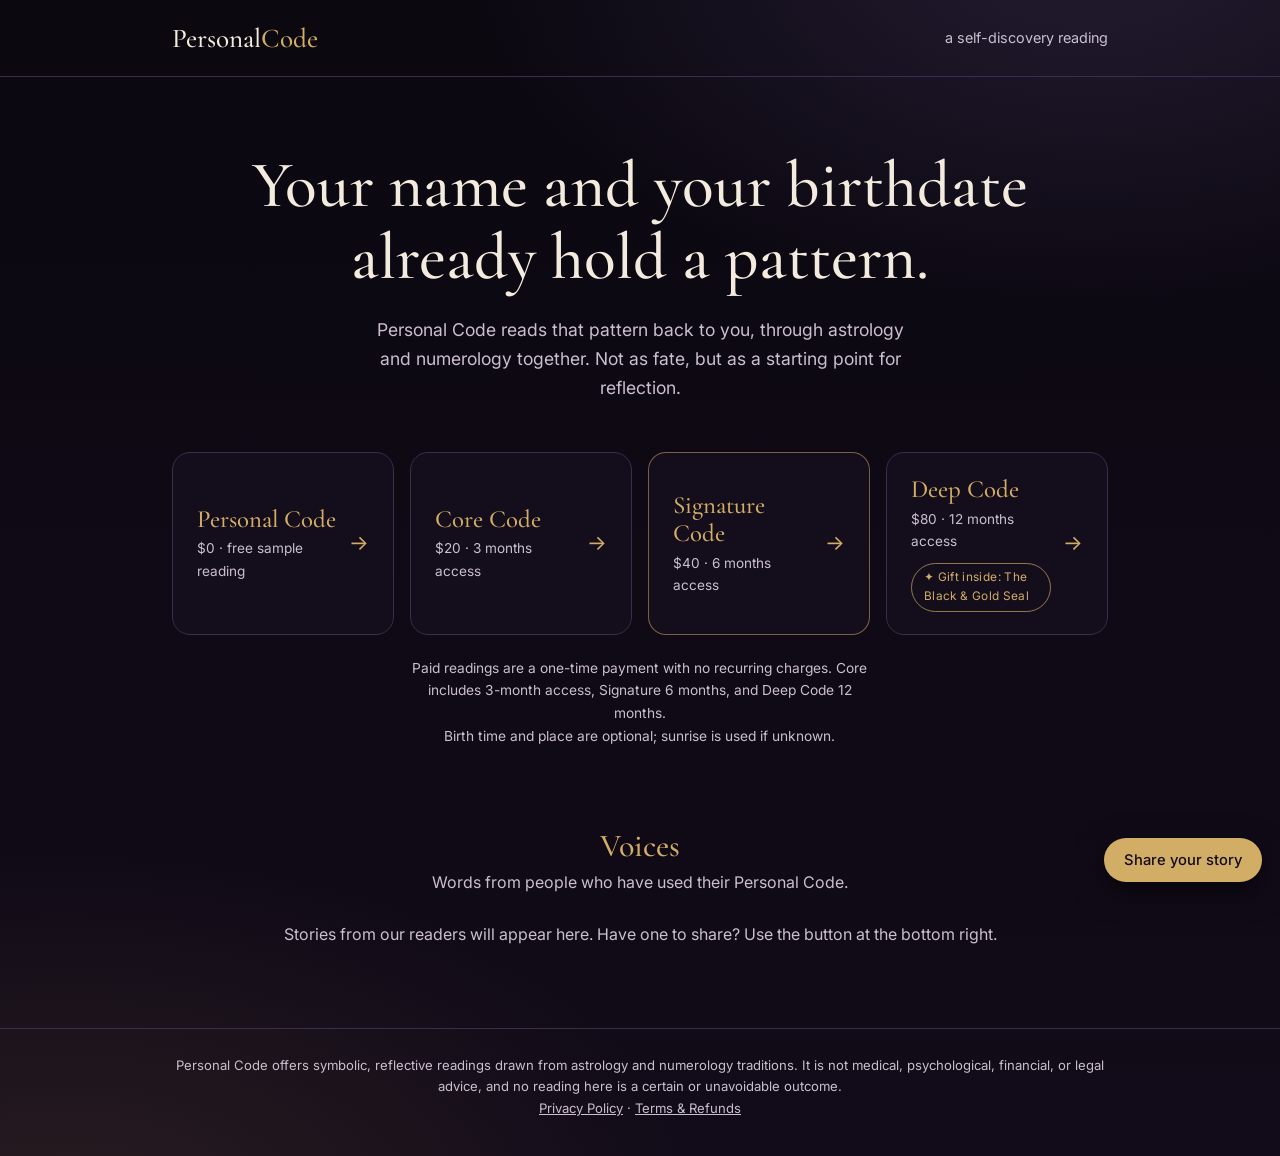
==== index.html @ 81176d8d "Add files via upload" ====
<!doctype html>
<html lang="en">
<head>
<meta charset="utf-8">
<meta name="viewport" content="width=device-width, initial-scale=1, viewport-fit=cover">
<title>Personal Code — Discover Your Archetype</title>
<meta name="description" content="Your name and your birthdate already hold a pattern. Astrology and numerology, read together.">
<meta name="theme-color" content="#0b0810">
<link rel="icon" href="data:image/svg+xml,%3Csvg xmlns='http://www.w3.org/2000/svg' viewBox='0 0 100 100'%3E%3Ctext y='.9em' font-size='88'%3E%E2%9C%A6%3C/text%3E%3C/svg%3E">
<link rel="preconnect" href="https://fonts.googleapis.com">
<link rel="preconnect" href="https://fonts.gstatic.com" crossorigin>
<link href="https://fonts.googleapis.com/css2?family=Cormorant+Garamond:wght@400;500;600&family=Inter:wght@400;500&display=swap" rel="stylesheet">
<link rel="stylesheet" href="theme.css">
<style>
*{box-sizing:border-box;margin:0}
body{font:400 16px/1.65 Inter,system-ui,sans-serif;color:var(--cream);min-height:100vh;padding:env(safe-area-inset-top) 0 env(safe-area-inset-bottom)}
.wrap{max-width:980px;margin:0 auto;padding:0 22px}
header{border-bottom:1px solid var(--line)}
header .wrap{display:flex;justify-content:space-between;align-items:center;height:76px}
.logo{font:500 1.7rem 'Cormorant Garamond',serif;color:var(--cream);text-decoration:none}
.logo b{font-weight:500;color:var(--gold)}
.tag{font-size:.9rem;color:var(--mute)}
h1,h2{font-family:'Cormorant Garamond',serif;font-weight:500;line-height:1.1}
.hero{text-align:center;padding:72px 0 44px}
.hero h1{font-size:clamp(2.3rem,6.4vw,4.1rem);max-width:15em;margin:0 auto 22px}
.hero p{color:var(--mute);font-size:1.1rem;max-width:30em;margin:0 auto}
.tiles{display:grid;grid-template-columns:repeat(auto-fit,minmax(215px,1fr));gap:16px;padding:6px 0 22px}
.tile{display:flex;justify-content:space-between;align-items:center;gap:12px;padding:22px 24px;background:var(--card);border:1px solid var(--line);border-radius:18px;text-decoration:none;color:inherit;transition:transform .2s,border-color .2s,box-shadow .2s}
.tile:hover,.tile:focus-visible{transform:translateY(-3px);border-color:var(--gold);box-shadow:0 14px 34px #0005;outline:none}
.tile.on{border-color:#d2ad6688}
.tile h3{font:500 1.55rem/1.15 'Cormorant Garamond',serif;color:var(--gold)}
.tile small{display:block;color:var(--mute);font-size:.85rem;margin-top:4px}
.chip{display:inline-block;margin-top:10px;padding:4px 12px;border:1px solid #d2ad66aa;border-radius:999px;color:var(--gold);font-size:.74rem;letter-spacing:.03em}
.tile i{color:var(--gold);font-style:normal;font-size:1.3rem}
.fine{text-align:center;color:var(--mute);font-size:.86rem;max-width:34em;margin:0 auto;padding-bottom:70px}
.terms{display:flex;flex-wrap:wrap;gap:8px;margin:10px 0 4px}
.terms span{border:1px solid #d2ad6688;color:var(--gold);border-radius:999px;padding:4px 13px;font-size:.78rem}
.page{max-width:620px;margin:0 auto;padding:46px 0 80px}
.back{color:var(--mute);text-decoration:none;font-size:.9rem}
.back:hover{color:var(--gold)}
.page h2{font-size:clamp(2.1rem,5vw,3rem);color:var(--gold);margin:18px 0 8px}
.lead{color:var(--mute);font-size:1.08rem}
.price{font:500 1.6rem 'Cormorant Garamond',serif;margin:22px 0 4px}
.price small{font:400 .9rem Inter,sans-serif;color:var(--mute)}
ul.inc{list-style:none;padding:0;margin:14px 0 26px}
ul.inc li{padding:11px 0;border-bottom:1px solid var(--line);color:var(--cream)}
ul.inc li:before{content:'✦';color:var(--gold);margin-right:12px;font-size:.8rem}
.sample{background:var(--card);border:1px solid var(--line);border-left:3px solid var(--gold);border-radius:14px;padding:20px 22px;margin:0 0 28px}
.sample span{display:block;font-size:.78rem;letter-spacing:.14em;text-transform:uppercase;color:var(--gold);margin-bottom:8px}
.sample p{font:italic 500 1.2rem/1.5 'Cormorant Garamond',serif}
.btn{display:block;width:100%;padding:16px;background:var(--gold);color:var(--ink);border:0;border-radius:12px;font:500 1rem Inter,sans-serif;text-align:center;text-decoration:none;cursor:pointer;transition:filter .2s}
.btn:hover{filter:brightness(1.08)}
form{background:var(--card);border:1px solid var(--line);border-radius:18px;padding:24px;margin:0 0 24px;text-align:center}
label{display:block;color:var(--mute);font-size:.92rem;margin:0 0 8px}
input{width:100%;padding:16px;background:var(--field);border:1px solid var(--line);border-radius:12px;color:var(--cream);font:400 1rem Inter,sans-serif;margin-bottom:18px}
input,select{transition:border-color .2s,box-shadow .2s}
input:focus,select:focus{outline:none;border-color:var(--gold);box-shadow:0 0 0 3px #d2ad6626}
.dob{display:grid;grid-template-columns:1fr 1.6fr 1.2fr;gap:10px;margin-bottom:18px}
.dob select{width:100%;padding:16px 34px 16px 14px;background:var(--field) url("data:image/svg+xml,%3Csvg xmlns='http://www.w3.org/2000/svg' width='12' height='8' fill='none' stroke='%23d2ad66' stroke-width='1.6'%3E%3Cpath d='M1 1.5l5 5 5-5'/%3E%3C/svg%3E") no-repeat right 14px center;border:1px solid var(--line);border-radius:12px;color:var(--cream);font:400 1rem Inter,sans-serif;appearance:none;-webkit-appearance:none;cursor:pointer}
.dob select:hover{border-color:#c8a35e88}
.dob option{background:var(--field);color:var(--cream)}
.err{color:#e7a8a8;font-size:.9rem;margin:-6px 0 14px}
@keyframes rise{from{opacity:0;transform:translateY(10px)}to{opacity:1;transform:none}}
.hero,.tiles,.page,#out .res{animation:rise .5s ease both}
.note{color:var(--mute);font-size:.85rem;margin-top:14px}
#out .res{background:var(--card);border:1px solid var(--gold);border-radius:18px;padding:26px;margin-bottom:20px}
#out h3{font:500 1.9rem 'Cormorant Garamond',serif;color:var(--gold);margin-bottom:12px}
#out p{margin:0 0 12px}
#out b{color:var(--gold);font-weight:500}
.voices{padding:10px 0 80px}.voices h2{text-align:center;font-size:2rem;color:var(--gold);margin-bottom:6px}.voices>p{text-align:center;color:var(--mute);margin:0 0 26px}
.vc{display:grid;grid-template-columns:repeat(auto-fit,minmax(250px,1fr));gap:16px}
.plac{background:#f3ebdd;color:#1d1626;border-radius:4px;padding:26px 24px;border-top:3px solid var(--gold);box-shadow:0 18px 40px #0006}
.plac p{font:italic 500 1.2rem/1.5 'Cormorant Garamond',serif;margin:0 0 14px}.plac small{font-size:.74rem;letter-spacing:.14em;text-transform:uppercase;color:#7a5c2b}
.fab{position:fixed;right:max(18px,env(safe-area-inset-right));bottom:max(18px,env(safe-area-inset-bottom));z-index:20;background:var(--gold);color:var(--ink);border:0;border-radius:999px;padding:13px 20px;font:500 .92rem Inter,sans-serif;cursor:pointer;box-shadow:0 10px 30px #0008;transition:transform .2s}.fab:hover{transform:translateY(-2px)}
#panel{position:fixed;right:max(18px,env(safe-area-inset-right));bottom:max(76px,calc(env(safe-area-inset-bottom) + 64px));z-index:21;width:min(380px,calc(100vw - 36px));max-height:calc(100vh - 110px);overflow:auto;background:var(--card);backdrop-filter:blur(8px);border:1px solid var(--gold);border-radius:18px;padding:22px;box-shadow:0 24px 60px #000a;animation:rise .3s ease both}
#panel h3{font:500 1.6rem 'Cormorant Garamond',serif;color:var(--gold);margin-bottom:4px}#panel .note{margin:0 0 14px}
#panel input,#panel select,#panel textarea{width:100%;padding:12px 14px;margin-bottom:10px;background:var(--field);border:1px solid var(--line);border-radius:10px;color:var(--cream);font:400 .95rem Inter,sans-serif}
#panel textarea{min-height:110px;resize:vertical}#panel input:focus,#panel select:focus,#panel textarea:focus{outline:none;border-color:var(--gold)}
#panel .chk{display:flex;gap:8px;align-items:flex-start;font-size:.82rem;margin-bottom:12px}#panel .chk input{width:auto;margin:3px 0 0}
#x{position:absolute;top:10px;right:14px;background:none;border:0;color:var(--mute);font-size:1.5rem;cursor:pointer}
footer{border-top:1px solid var(--line);padding:26px 0 36px;color:var(--mute);font-size:.82rem;text-align:center}
footer a{color:var(--mute)}
@media(max-width:560px){.tag{display:none}.hero{padding:48px 0 30px}}
@media(prefers-reduced-motion:reduce){*{transition:none!important;animation:none!important}}
</style>
</head>
<body>
<header><div class="wrap"><a class="logo" href="#/">Personal<b>Code</b></a><span class="tag">a self-discovery reading</span></div></header>
<main class="wrap" id="app"></main>
<button class="fab" id="fab" hidden>Share your story</button>
<div id="panel" role="dialog" aria-label="Share feedback" hidden><button id="x" aria-label="Close">×</button><h3>Share with us</h3><p class="note">A suggestion, or a story of what changed for you. Please leave out private or sensitive details.</p>
<form id="fb"><select id="ty" aria-label="Type"><option value="story">A story or testimonial</option><option value="suggestion">A suggestion</option></select><textarea id="ms" maxlength="1000" required placeholder="Write here…"></textarea><input id="fn" maxlength="40" placeholder="First name (optional)" autocomplete="given-name"><input id="fe" type="email" maxlength="120" placeholder="Email, only if you want a reply (optional)" autocomplete="email"><input id="hp" tabindex="-1" autocomplete="off" aria-hidden="true" style="position:absolute;left:-9999px"><label class="chk"><input id="fc" type="checkbox"> You may show my words publicly with my first name, if you choose them (stories only).</label><button class="btn">Send</button><p id="fs" class="note" style="margin-top:10px"></p></form></div>
<footer><div class="wrap">Personal Code offers symbolic, reflective readings drawn from astrology and numerology traditions. It is not medical, psychological, financial, or legal advice, and no reading here is a certain or unavoidable outcome.<br><a href="privacy.html">Privacy Policy</a> · <a href="terms.html">Terms &amp; Refunds</a></div></footer>
<script src="astronomy.min.js"></script>
<script>
/* SITE CONFIG: edit here only.
   siteUrl: leave '' to use whatever domain the page is served from, or set your final domain, e.g. 'https://personalcode.org'.
   pay: paste each one-time Paystack payment link here (Core $20, Signature $40, Deep $80). */
const CONFIG={siteUrl:'',pay:{core:'',signature:'',deep:''}};
const PK={
free:{n:'Personal Code',p:'$0',t:'Your first numbers and your Sun sign, decoded in under a minute.',inc:['Your Life Path number','Your Birthday Number','Your Sun sign','One insight to sit with']},
core:{n:'Core Code',p:'$20',d:'3 months',u:CONFIG.pay.core,t:'Your complete blueprint: chart and numbers, read together.',inc:['Sun, Moon and Rising signs','Your five core numbers','Strengths and growth edges','Your current Personal Year','Download your reading as a PDF'],s:['Overview','Your Sun and Rising both sit in fire, and your numbers lean toward structure. You start fast and build slowly, and this reading shows where each habit helps you.']},
signature:{n:'Signature Code',p:'$40',d:'6 months',u:CONFIG.pay.signature,t:'How your chart and numbers move together, and where you stand right now.',inc:['Everything in Core Code','Planet aspects, strongest to weakest','How your chart and numbers interact','Your current Personal Month'],s:['Interaction','Your Life Path asks you to cooperate while your Mars asks you to lead. This section shows where those two instructions collide, and a simple way to sequence them.']},
deep:{n:'Deep Code',p:'$80',d:'12 months',g:'✦ Gift inside: The Black & Gold Seal',u:CONFIG.pay.deep,t:'The full architecture of your Personal Code: cycles, tensions and what is ahead.',inc:['Everything in Signature Code','Pinnacles and Challenges','Houses and long-term cycles','A reflection prompt for every core number','A surprise gift, The Black & Gold Seal, revealed after you pay'],s:['Pinnacles','Your first life stage runs to about age 34 under a creative 3, then turns toward study under a 7. Here is what each stage asks of you, and when the shift begins.']}
};
const N={1:'initiative and independence',2:'cooperation, sensitivity and balance',3:'expression and creativity',4:'structure, discipline and building',5:'change, freedom and curiosity',6:'care, responsibility and harmony',7:'study, depth and inner truth',8:'ambition, authority and material mastery',9:'compassion, completion and wide vision',11:'intuition and inspiration, with pressure to match',22:'large-scale building that turns vision into form',33:'devoted teaching and service'};
const SG=[['Aries','starts boldly and leads from the front'],['Taurus','builds steadily and values what lasts'],['Gemini','thinks fast and connects ideas'],['Cancer','protects and feels deeply'],['Leo','creates warmly and wants to be seen'],['Virgo','refines with care and serves with skill'],['Libra','seeks balance and fair dealing'],['Scorpio','goes deep and transforms'],['Sagittarius','explores and searches for meaning'],['Capricorn','climbs patiently toward goals'],['Aquarius','innovates and thinks for the group'],['Pisces','imagines and feels everything']];
const M=n=>n==11||n==22||n==33,ds=n=>[...String(n)].reduce((a,b)=>a+ +b,0);
const red=n=>{while(n>9&&!M(n))n=ds(n);return n};
const $=s=>document.querySelector(s);
const DAYS=Array.from({length:31},(_,i)=>[i+1,i+1]),MON=['January','February','March','April','May','June','July','August','September','October','November','December'].map((t,i)=>[i+1,t]),YRS=Array.from({length:new Date().getFullYear()-1899},(_,i)=>{const y=new Date().getFullYear()-i;return[y,y]});
const OP=(ph,a)=>`<option value="" disabled selected hidden>${ph}</option>`+a.map(([v,t])=>`<option value="${v}">${t}</option>`).join('');
function tiles(){return Object.entries(PK).map(([k,v])=>`<a class="tile${k=='signature'?' on':''}" href="#/${k}"><div><h3>${v.n}</h3><small>${v.d?v.p+' · '+v.d+' access':'$0 · free sample reading'}</small>${v.g?'<span class="chip">'+v.g+'</span>':''}</div><i>→</i></a>`).join('')}
function home(){return `<section class="hero"><h1>Your name and your birthdate already hold a pattern.</h1><p>Personal Code reads that pattern back to you, through astrology and numerology together. Not as fate, but as a starting point for reflection.</p></section><section class="tiles" aria-label="Packages">${tiles()}</section><p class="fine">Paid readings are a one-time payment with no recurring charges. Core includes 3-month access, Signature 6 months, and Deep Code 12 months.<br>Birth time and place are optional; sunrise is used if unknown.</p><section class="voices"><h2>Voices</h2><p>Words from people who have used their Personal Code.</p><div class="vc" id="vc"></div></section>`}
function page(k){const v=PK[k];
 return `<section class="page"><a class="back" href="#/">← All readings</a><h2>${v.n}</h2><p class="lead">${v.t}</p>
 <div class="price">${v.p}</div>${v.d?'<div class="terms"><span>One-time payment</span><span>No recurring charges</span><span>'+v.d.replace(' months','-month')+' access</span></div>':''}
 <ul class="inc">${v.inc.map(i=>`<li>${i}</li>`).join('')}</ul>`+
 (k=='free'?`<form id="f"><label for="nm">Your full name (as given at birth)</label><input id="nm" required autocomplete="name" placeholder="e.g. Amara Grace Whitfield"><label>Your date of birth</label><div class="dob"><select id="dd" aria-label="Day" required>${OP('Day',DAYS)}</select><select id="mm" aria-label="Month" required>${OP('Month',MON)}</select><select id="yy" aria-label="Year" required>${OP('Year',YRS)}</select></div><p class="err" id="er" hidden></p><button class="btn">Reveal my Personal Code</button><p class="note">Free preview. For reflection and entertainment, not a substitute for professional advice.</p></form><div id="out"></div>`
 :`<div class="sample"><span>Sample excerpt · ${v.s[0]}</span><p>“${v.s[1]}”</p></div>${v.u?`<a class="btn" href="${v.u}">Unlock ${v.n} — ${v.p}</a>`:`<span class="btn" style="opacity:.55;cursor:default">Opening soon</span>`}<p class="note" style="text-align:center">Birth time and place are optional; sunrise is used if unknown.</p>`)+`</section>`}
function reading(e){e.preventDefault();
 const y=+$('#yy').value,m=+$('#mm').value,d=+$('#dd').value,name=$('#nm').value.trim(),er=$('#er');
 if(new Date(Date.UTC(y,m-1,d)).getUTCDate()!==d){er.textContent='That date does not exist. Please check the day and month.';er.hidden=false;return}
 er.hidden=true;
 const a=red(ds(d)+ds(m)+ds(y)),b=red(red(d)+red(m)+red(y)),lpL=(a!==b&&M(a))?a+'/'+b:''+b,lpK=M(a)?a:b;
 const bd=red(d),bdL=(M(d)||d<10)?''+d:d+'/'+bd;
 let sun='',sk='';
 try{const lon=Astronomy.SunPosition(new Date(Date.UTC(y,m-1,d,12))).elon,i=Math.floor(lon/30)%12,r=lon%30;
  sun=`<p>Your Sun was in <b>${SG[i][0]}</b>: you tend to ${SG[i][1]}.${(r<1||r>29)?' You were born close to a sign boundary, so your birth time would settle this.':''}</p>`;sk=SG[i][1]}catch(x){}
 const o=document.createElement('div');o.className='res';
 const h=document.createElement('h3');h.textContent='A reading for '+name;o.appendChild(h);
 o.insertAdjacentHTML('beforeend',`<p>Your Life Path is <b>${lpL}</b>: ${N[lpK]}.</p><p>Your Birthday Number is <b>${bdL}</b>: ${N[bd]}.</p>${sun}<p style="color:var(--mute)">Sit with this: where do your ${N[lpK]} and ${sk||N[bd]} help each other, and where do they pull apart?</p>`);
 const n=document.createElement('a');n.className='btn';n.href='#/core';n.textContent='Go deeper with Core Code';
 $('#out').replaceChildren(o,n);o.scrollIntoView({behavior:'smooth',block:'start'})}
async function voices(){const b=$('#vc');if(!b)return;let d=[];try{d=await (await fetch('/api/feedback')).json()}catch(x){}
 b.replaceChildren(...(d.length?d.slice(0,3).map(v=>{const c=document.createElement('div');c.className='plac';const p=document.createElement('p'),m=document.createElement('small');p.textContent='“'+v.message+'”';m.textContent='— '+(v.name||'A reader');c.append(p,m);return c}):[Object.assign(document.createElement('p'),{textContent:'Stories from our readers will appear here. Have one to share? Use the button at the bottom right.',style:'grid-column:1/-1;text-align:center;color:var(--mute)'})]))}
function route(){const k=location.hash.replace('#/','');
 $('#app').innerHTML=PK[k]?page(k):home();scrollTo(0,0);$('#fab').hidden=!!PK[k];$('#panel').hidden=true;if(!PK[k])voices();
 if(k=='free'){$('#f').addEventListener('submit',reading);const ids=['dd','mm','yy'];ids.forEach((id,i)=>$('#'+id).addEventListener('change',()=>{const n=$('#'+ids[i+1]);if(n&&!n.value)n.focus()}))}
 const cn=document.querySelector('link[rel=canonical]')||document.head.appendChild(Object.assign(document.createElement('link'),{rel:'canonical'}));cn.href=(CONFIG.siteUrl||location.origin)+location.pathname+(PK[k]?'#/'+k:'');
 document.title=PK[k]?(k=='free'?'Free Sample Reading':PK[k].n)+' — Personal Code':'Personal Code — Discover Your Archetype'}
$('#fab').onclick=()=>{$('#panel').hidden=!$('#panel').hidden;if(!$('#panel').hidden)$('#ms').focus()};$('#x').onclick=()=>$('#panel').hidden=true;
addEventListener('keydown',e=>{if(e.key=='Escape')$('#panel').hidden=true});
$('#fb').addEventListener('submit',async e=>{e.preventDefault();const s=$('#fs');s.textContent='Sending…';
 try{const r=await fetch('/api/feedback',{method:'POST',headers:{'content-type':'application/json'},body:JSON.stringify({type:$('#ty').value,message:$('#ms').value,name:$('#fn').value,email:$('#fe').value,consent:$('#fc').checked,website:$('#hp').value})});
 const d=await r.json();s.textContent=r.ok?'Thank you for sharing.':(d.error||'Something went wrong.');if(r.ok)e.target.reset()}catch(x){s.textContent='Could not send. Please try again.'}});
addEventListener('hashchange',route);route();
</script>
</body>
</html>
---- theme.css ----
/* Personal Code · shared theme. Add <link rel="stylesheet" href="theme.css"> to the <head> of any page. */
:root{--bg:#0b0810;--bg2:#120b19;--card:rgba(22,15,30,.88);--field:rgba(11,8,16,.92);--line:#3b2d4b;--gold:#d2ad66;--cream:#f3ebdd;--mute:#cbbfce;--ink:#120d19;--violet:#7a62a8;--bronze:#9a7648;color-scheme:dark}
html{background:
 url(kage-pattern.svg) center top/420px 420px repeat,
 radial-gradient(900px 520px at 85% -5%,rgba(122,98,168,.22),transparent 70%),
 radial-gradient(900px 520px at 5% 105%,rgba(154,118,72,.16),transparent 70%),
 linear-gradient(var(--bg),var(--bg2));background-color:var(--bg)}
body{background:transparent!important}
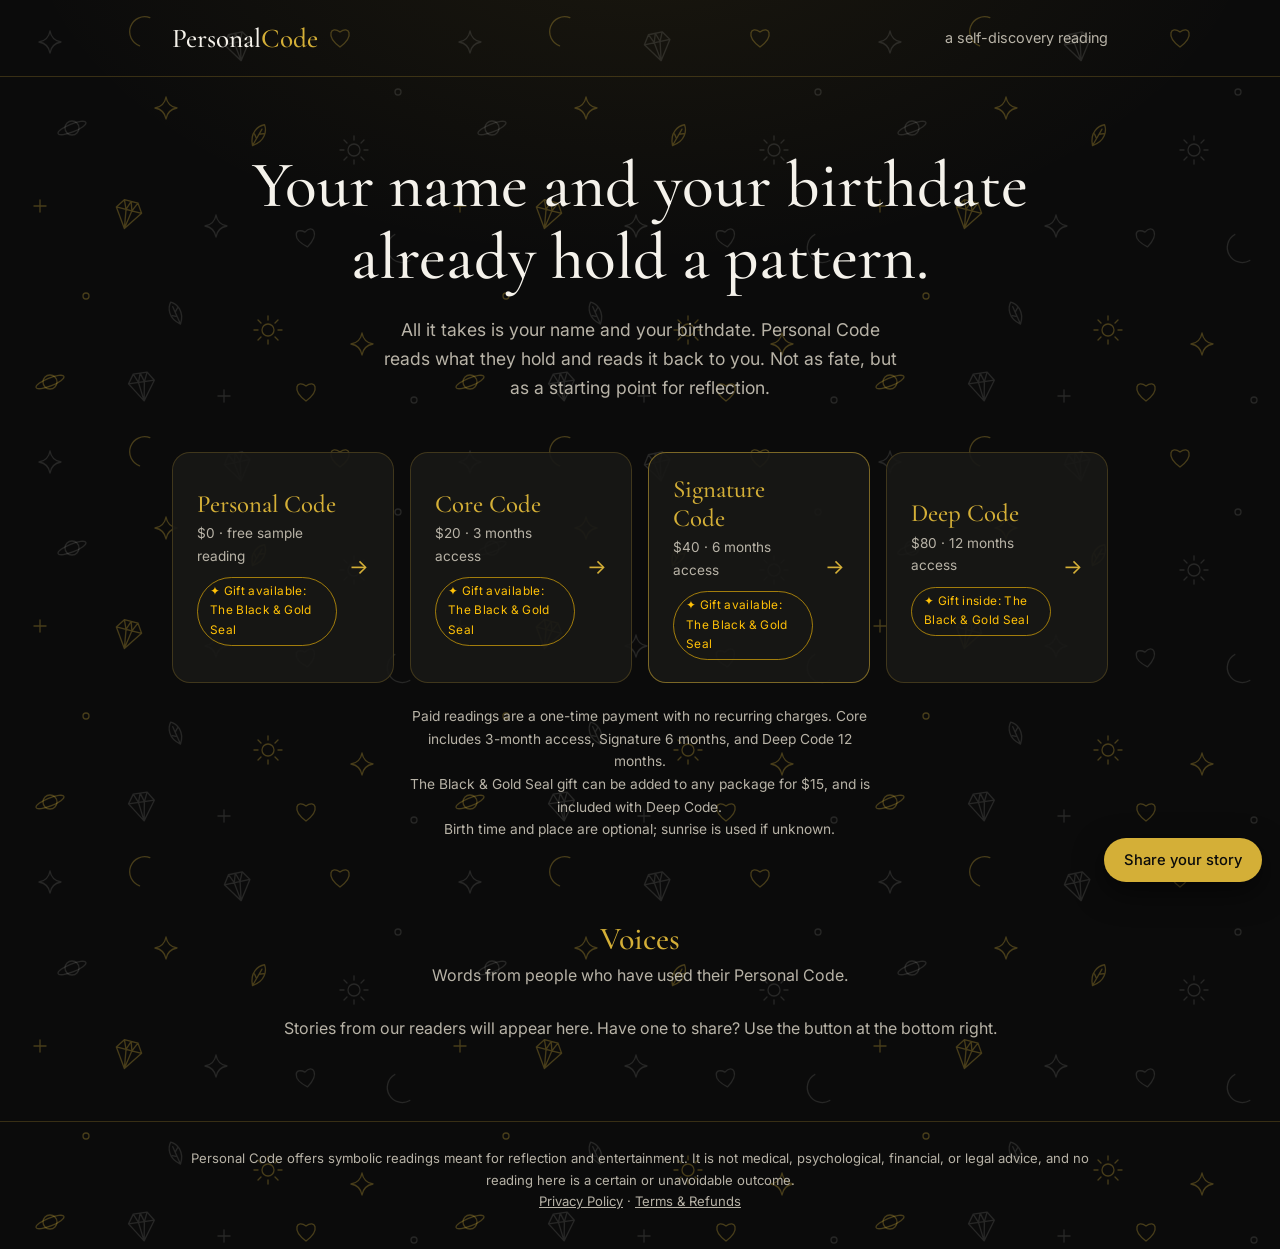
==== commit 88bd26e2: "Add files via upload" ====
--- a/index.html
+++ b/index.html
@@ -4,8 +4,8 @@
 <meta charset="utf-8">
 <meta name="viewport" content="width=device-width, initial-scale=1, viewport-fit=cover">
 <title>Personal Code — Discover Your Archetype</title>
-<meta name="description" content="Your name and your birthdate already hold a pattern. Astrology and numerology, read together.">
-<meta name="theme-color" content="#0b0810">
+<meta name="description" content="Your name and your birthdate already hold a pattern. Personal Code reads it back to you.">
+<meta name="theme-color" content="#0B0B0B">
 <link rel="icon" href="data:image/svg+xml,%3Csvg xmlns='http://www.w3.org/2000/svg' viewBox='0 0 100 100'%3E%3Ctext y='.9em' font-size='88'%3E%E2%9C%A6%3C/text%3E%3C/svg%3E">
 <link rel="preconnect" href="https://fonts.googleapis.com">
 <link rel="preconnect" href="https://fonts.gstatic.com" crossorigin>
@@ -27,14 +27,16 @@
 .tiles{display:grid;grid-template-columns:repeat(auto-fit,minmax(215px,1fr));gap:16px;padding:6px 0 22px}
 .tile{display:flex;justify-content:space-between;align-items:center;gap:12px;padding:22px 24px;background:var(--card);border:1px solid var(--line);border-radius:18px;text-decoration:none;color:inherit;transition:transform .2s,border-color .2s,box-shadow .2s}
 .tile:hover,.tile:focus-visible{transform:translateY(-3px);border-color:var(--gold);box-shadow:0 14px 34px #0005;outline:none}
-.tile.on{border-color:#d2ad6688}
+.tile.on{border-color:#D4AF3788}
 .tile h3{font:500 1.55rem/1.15 'Cormorant Garamond',serif;color:var(--gold)}
 .tile small{display:block;color:var(--mute);font-size:.85rem;margin-top:4px}
-.chip{display:inline-block;margin-top:10px;padding:4px 12px;border:1px solid #d2ad66aa;border-radius:999px;color:var(--gold);font-size:.74rem;letter-spacing:.03em}
+.chip{display:inline-block;margin-top:10px;padding:4px 12px;border:1px solid #FFC10799;border-radius:999px;color:var(--yellow);font-size:.74rem;letter-spacing:.03em}
 .tile i{color:var(--gold);font-style:normal;font-size:1.3rem}
+.btn.ghost{background:none;border:1px solid var(--gold);color:var(--gold)}.btn.ghost.off{opacity:.55;cursor:default}
+.addon{margin:34px 0 0;padding:24px;border:1px solid #FFC10766;border-radius:18px;background:var(--card);text-align:center}.addon small{color:var(--yellow);letter-spacing:.14em;font-size:.72rem}.addon h3{font:500 1.7rem 'Cormorant Garamond',serif;color:var(--gold);margin:6px 0 8px}.addon p{color:var(--mute);margin:0 0 16px}.addon .note{margin:12px 0 0;font-size:.82rem}
 .fine{text-align:center;color:var(--mute);font-size:.86rem;max-width:34em;margin:0 auto;padding-bottom:70px}
 .terms{display:flex;flex-wrap:wrap;gap:8px;margin:10px 0 4px}
-.terms span{border:1px solid #d2ad6688;color:var(--gold);border-radius:999px;padding:4px 13px;font-size:.78rem}
+.terms span{border:1px solid #D4AF3788;color:var(--gold);border-radius:999px;padding:4px 13px;font-size:.78rem}
 .page{max-width:620px;margin:0 auto;padding:46px 0 80px}
 .back{color:var(--mute);text-decoration:none;font-size:.9rem}
 .back:hover{color:var(--gold)}
@@ -48,16 +50,17 @@
 .sample{background:var(--card);border:1px solid var(--line);border-left:3px solid var(--gold);border-radius:14px;padding:20px 22px;margin:0 0 28px}
 .sample span{display:block;font-size:.78rem;letter-spacing:.14em;text-transform:uppercase;color:var(--gold);margin-bottom:8px}
 .sample p{font:italic 500 1.2rem/1.5 'Cormorant Garamond',serif}
-.btn{display:block;width:100%;padding:16px;background:var(--gold);color:var(--ink);border:0;border-radius:12px;font:500 1rem Inter,sans-serif;text-align:center;text-decoration:none;cursor:pointer;transition:filter .2s}
-.btn:hover{filter:brightness(1.08)}
+.btn{display:block;width:100%;padding:16px;background:var(--orange);color:var(--ink);border:0;border-radius:12px;font:500 1rem Inter,sans-serif;text-align:center;text-decoration:none;cursor:pointer;transition:filter .2s}
+.btn:hover{filter:brightness(1.1)}.btn:focus-visible{outline:3px solid var(--cream);outline-offset:3px}.btn.mini{width:auto;display:inline-block;padding:10px 22px;margin-top:8px}
+.live{max-width:560px;margin:0 auto 26px;border:1px solid #D4AF3788;border-radius:16px;padding:16px 20px;text-align:center;background:var(--card);display:grid;gap:4px;justify-items:center}.live small{font-weight:500;letter-spacing:.14em;font-size:.72rem;color:var(--gold)}.live small.on{color:#fff;background:var(--red);padding:2px 10px;border-radius:999px}.live strong{font:500 1.5rem 'Cormorant Garamond',serif;color:var(--cream)}.live span{color:var(--mute);font-size:.9rem}
 form{background:var(--card);border:1px solid var(--line);border-radius:18px;padding:24px;margin:0 0 24px;text-align:center}
 label{display:block;color:var(--mute);font-size:.92rem;margin:0 0 8px}
 input{width:100%;padding:16px;background:var(--field);border:1px solid var(--line);border-radius:12px;color:var(--cream);font:400 1rem Inter,sans-serif;margin-bottom:18px}
 input,select{transition:border-color .2s,box-shadow .2s}
-input:focus,select:focus{outline:none;border-color:var(--gold);box-shadow:0 0 0 3px #d2ad6626}
+input:focus,select:focus{outline:none;border-color:var(--gold);box-shadow:0 0 0 3px #D4AF3726}
 .dob{display:grid;grid-template-columns:1fr 1.6fr 1.2fr;gap:10px;margin-bottom:18px}
-.dob select{width:100%;padding:16px 34px 16px 14px;background:var(--field) url("data:image/svg+xml,%3Csvg xmlns='http://www.w3.org/2000/svg' width='12' height='8' fill='none' stroke='%23d2ad66' stroke-width='1.6'%3E%3Cpath d='M1 1.5l5 5 5-5'/%3E%3C/svg%3E") no-repeat right 14px center;border:1px solid var(--line);border-radius:12px;color:var(--cream);font:400 1rem Inter,sans-serif;appearance:none;-webkit-appearance:none;cursor:pointer}
-.dob select:hover{border-color:#c8a35e88}
+.dob select{width:100%;padding:16px 34px 16px 14px;background:var(--field) url("data:image/svg+xml,%3Csvg xmlns='http://www.w3.org/2000/svg' width='12' height='8' fill='none' stroke='%23D4AF37' stroke-width='1.6'%3E%3Cpath d='M1 1.5l5 5 5-5'/%3E%3C/svg%3E") no-repeat right 14px center;border:1px solid var(--line);border-radius:12px;color:var(--cream);font:400 1rem Inter,sans-serif;appearance:none;-webkit-appearance:none;cursor:pointer}
+.dob select:hover{border-color:#D4AF3788}
 .dob option{background:var(--field);color:var(--cream)}
 .err{color:#e7a8a8;font-size:.9rem;margin:-6px 0 14px}
 @keyframes rise{from{opacity:0;transform:translateY(10px)}to{opacity:1;transform:none}}
@@ -69,8 +72,8 @@
 #out b{color:var(--gold);font-weight:500}
 .voices{padding:10px 0 80px}.voices h2{text-align:center;font-size:2rem;color:var(--gold);margin-bottom:6px}.voices>p{text-align:center;color:var(--mute);margin:0 0 26px}
 .vc{display:grid;grid-template-columns:repeat(auto-fit,minmax(250px,1fr));gap:16px}
-.plac{background:#f3ebdd;color:#1d1626;border-radius:4px;padding:26px 24px;border-top:3px solid var(--gold);box-shadow:0 18px 40px #0006}
-.plac p{font:italic 500 1.2rem/1.5 'Cormorant Garamond',serif;margin:0 0 14px}.plac small{font-size:.74rem;letter-spacing:.14em;text-transform:uppercase;color:#7a5c2b}
+.plac{background:#F5F2EB;color:#222222;border-radius:4px;padding:26px 24px;border-top:3px solid var(--gold);box-shadow:0 18px 40px #0006}
+.plac p{font:italic 500 1.2rem/1.5 'Cormorant Garamond',serif;margin:0 0 14px}.plac small{font-size:.74rem;letter-spacing:.14em;text-transform:uppercase;color:#6B6863}
 .fab{position:fixed;right:max(18px,env(safe-area-inset-right));bottom:max(18px,env(safe-area-inset-bottom));z-index:20;background:var(--gold);color:var(--ink);border:0;border-radius:999px;padding:13px 20px;font:500 .92rem Inter,sans-serif;cursor:pointer;box-shadow:0 10px 30px #0008;transition:transform .2s}.fab:hover{transform:translateY(-2px)}
 #panel{position:fixed;right:max(18px,env(safe-area-inset-right));bottom:max(76px,calc(env(safe-area-inset-bottom) + 64px));z-index:21;width:min(380px,calc(100vw - 36px));max-height:calc(100vh - 110px);overflow:auto;background:var(--card);backdrop-filter:blur(8px);border:1px solid var(--gold);border-radius:18px;padding:22px;box-shadow:0 24px 60px #000a;animation:rise .3s ease both}
 #panel h3{font:500 1.6rem 'Cormorant Garamond',serif;color:var(--gold);margin-bottom:4px}#panel .note{margin:0 0 14px}
@@ -90,19 +93,20 @@
 <button class="fab" id="fab" hidden>Share your story</button>
 <div id="panel" role="dialog" aria-label="Share feedback" hidden><button id="x" aria-label="Close">×</button><h3>Share with us</h3><p class="note">A suggestion, or a story of what changed for you. Please leave out private or sensitive details.</p>
 <form id="fb"><select id="ty" aria-label="Type"><option value="story">A story or testimonial</option><option value="suggestion">A suggestion</option></select><textarea id="ms" maxlength="1000" required placeholder="Write here…"></textarea><input id="fn" maxlength="40" placeholder="First name (optional)" autocomplete="given-name"><input id="fe" type="email" maxlength="120" placeholder="Email, only if you want a reply (optional)" autocomplete="email"><input id="hp" tabindex="-1" autocomplete="off" aria-hidden="true" style="position:absolute;left:-9999px"><label class="chk"><input id="fc" type="checkbox"> You may show my words publicly with my first name, if you choose them (stories only).</label><button class="btn">Send</button><p id="fs" class="note" style="margin-top:10px"></p></form></div>
-<footer><div class="wrap">Personal Code offers symbolic, reflective readings drawn from astrology and numerology traditions. It is not medical, psychological, financial, or legal advice, and no reading here is a certain or unavoidable outcome.<br><a href="privacy.html">Privacy Policy</a> · <a href="terms.html">Terms &amp; Refunds</a></div></footer>
+<footer><div class="wrap">Personal Code offers symbolic readings meant for reflection and entertainment. It is not medical, psychological, financial, or legal advice, and no reading here is a certain or unavoidable outcome.<br><a href="privacy.html">Privacy Policy</a> · <a href="terms.html">Terms &amp; Refunds</a></div></footer>
 <script src="astronomy.min.js"></script>
 <script>
 /* SITE CONFIG: edit here only.
    siteUrl: leave '' to use whatever domain the page is served from, or set your final domain, e.g. 'https://personalcode.org'.
    pay: paste each one-time Paystack payment link here (Core $20, Signature $40, Deep $80). */
-const CONFIG={siteUrl:'',pay:{core:'',signature:'',deep:''}};
+const CONFIG={siteUrl:'',giftPrice:'$15',pay:{core:'https://paystack.shop/pay/core-code',signature:'https://paystack.shop/pay/signature-code',deep:'https://paystack.shop/pay/deep-code',gift:''}};
 const PK={
-free:{n:'Personal Code',p:'$0',t:'Your first numbers and your Sun sign, decoded in under a minute.',inc:['Your Life Path number','Your Birthday Number','Your Sun sign','One insight to sit with']},
-core:{n:'Core Code',p:'$20',d:'3 months',u:CONFIG.pay.core,t:'Your complete blueprint: chart and numbers, read together.',inc:['Sun, Moon and Rising signs','Your five core numbers','Strengths and growth edges','Your current Personal Year','Download your reading as a PDF'],s:['Overview','Your Sun and Rising both sit in fire, and your numbers lean toward structure. You start fast and build slowly, and this reading shows where each habit helps you.']},
-signature:{n:'Signature Code',p:'$40',d:'6 months',u:CONFIG.pay.signature,t:'How your chart and numbers move together, and where you stand right now.',inc:['Everything in Core Code','Planet aspects, strongest to weakest','How your chart and numbers interact','Your current Personal Month'],s:['Interaction','Your Life Path asks you to cooperate while your Mars asks you to lead. This section shows where those two instructions collide, and a simple way to sequence them.']},
-deep:{n:'Deep Code',p:'$80',d:'12 months',g:'✦ Gift inside: The Black & Gold Seal',u:CONFIG.pay.deep,t:'The full architecture of your Personal Code: cycles, tensions and what is ahead.',inc:['Everything in Signature Code','Pinnacles and Challenges','Houses and long-term cycles','A reflection prompt for every core number','A surprise gift, The Black & Gold Seal, revealed after you pay'],s:['Pinnacles','Your first life stage runs to about age 34 under a creative 3, then turns toward study under a 7. Here is what each stage asks of you, and when the shift begins.']}
+free:{n:'Personal Code',p:'$0',t:'Enter your name and your birthdate. That is all it takes.',inc:['Two of your core signatures','A first glimpse of your inner pattern','One insight to sit with']},
+core:{n:'Core Code',p:'$20',d:'3 months',u:CONFIG.pay.core,t:'Your complete blueprint, read from your name and birthdate.',inc:['Your core signature, in full','Your strengths and growth edges','Where you stand this year','Download your reading as a PDF'],s:['Overview','You start fast and build slowly. This reading shows where each habit serves you, and where it costs you.']},
+signature:{n:'Signature Code',p:'$40',d:'6 months',u:CONFIG.pay.signature,t:'How the pieces of you move together, and where you stand right now.',inc:['Everything in Core Code','Your strongest currents, ranked','How it all fits together','Where you stand this month'],s:['Interaction','Part of you wants to cooperate while another part wants to lead. This section shows where those two instructions collide, and a simple way to sequence them.']},
+deep:{n:'Deep Code',p:'$80',d:'12 months',g:'✦ Gift inside: The Black & Gold Seal',u:CONFIG.pay.deep,t:'The full architecture of you: seasons, tensions and what is ahead.',inc:['Everything in Signature Code','Your life seasons and growth tests','Where your life plays out','A reflection prompt for every signature','A surprise gift, The Black & Gold Seal, revealed after you pay'],s:['Life seasons','Your first season runs to about age 34 under a creative theme, then turns toward study. Here is what each season asks of you, and when the shift begins.']}
 };
+const GA='\u2726 Gift available: The Black & Gold Seal';PK.free.g=PK.core.g=PK.signature.g=GA;
 const N={1:'initiative and independence',2:'cooperation, sensitivity and balance',3:'expression and creativity',4:'structure, discipline and building',5:'change, freedom and curiosity',6:'care, responsibility and harmony',7:'study, depth and inner truth',8:'ambition, authority and material mastery',9:'compassion, completion and wide vision',11:'intuition and inspiration, with pressure to match',22:'large-scale building that turns vision into form',33:'devoted teaching and service'};
 const SG=[['Aries','starts boldly and leads from the front'],['Taurus','builds steadily and values what lasts'],['Gemini','thinks fast and connects ideas'],['Cancer','protects and feels deeply'],['Leo','creates warmly and wants to be seen'],['Virgo','refines with care and serves with skill'],['Libra','seeks balance and fair dealing'],['Scorpio','goes deep and transforms'],['Sagittarius','explores and searches for meaning'],['Capricorn','climbs patiently toward goals'],['Aquarius','innovates and thinks for the group'],['Pisces','imagines and feels everything']];
 const M=n=>n==11||n==22||n==33,ds=n=>[...String(n)].reduce((a,b)=>a+ +b,0);
@@ -111,13 +115,15 @@
 const DAYS=Array.from({length:31},(_,i)=>[i+1,i+1]),MON=['January','February','March','April','May','June','July','August','September','October','November','December'].map((t,i)=>[i+1,t]),YRS=Array.from({length:new Date().getFullYear()-1899},(_,i)=>{const y=new Date().getFullYear()-i;return[y,y]});
 const OP=(ph,a)=>`<option value="" disabled selected hidden>${ph}</option>`+a.map(([v,t])=>`<option value="${v}">${t}</option>`).join('');
 function tiles(){return Object.entries(PK).map(([k,v])=>`<a class="tile${k=='signature'?' on':''}" href="#/${k}"><div><h3>${v.n}</h3><small>${v.d?v.p+' · '+v.d+' access':'$0 · free sample reading'}</small>${v.g?'<span class="chip">'+v.g+'</span>':''}</div><i>→</i></a>`).join('')}
-function home(){return `<section class="hero"><h1>Your name and your birthdate already hold a pattern.</h1><p>Personal Code reads that pattern back to you, through astrology and numerology together. Not as fate, but as a starting point for reflection.</p></section><section class="tiles" aria-label="Packages">${tiles()}</section><p class="fine">Paid readings are a one-time payment with no recurring charges. Core includes 3-month access, Signature 6 months, and Deep Code 12 months.<br>Birth time and place are optional; sunrise is used if unknown.</p><section class="voices"><h2>Voices</h2><p>Words from people who have used their Personal Code.</p><div class="vc" id="vc"></div></section>`}
+function home(){return `<section class="hero"><h1>Your name and your birthdate already hold a pattern.</h1><p>All it takes is your name and your birthdate. Personal Code reads what they hold and reads it back to you. Not as fate, but as a starting point for reflection.</p></section><div id="lv"></div><section class="tiles" aria-label="Packages">${tiles()}</section><p class="fine">Paid readings are a one-time payment with no recurring charges. Core includes 3-month access, Signature 6 months, and Deep Code 12 months.<br>The Black &amp; Gold Seal gift can be added to any package for ${CONFIG.giftPrice}, and is included with Deep Code.<br>Birth time and place are optional; sunrise is used if unknown.</p><section class="voices"><h2>Voices</h2><p>Words from people who have used their Personal Code.</p><div class="vc" id="vc"></div></section>`}
+function addon(k){if(k=='deep')return '';const u=CONFIG.pay.gift;
+ return `<div class="addon"><small>\u2726 A GIFT FOR YOU</small><h3>The Black &amp; Gold Seal</h3><p>A private letter of your power, your desires and your blueprint, written from your name and birthdate. It opens with the words \u201cMy power is\u2026\u201d and comes with a PDF to keep.</p>${u?`<a class="btn ghost" href="${u}">Get Your Black &amp; Gold Seal Gift \u2014 ${CONFIG.giftPrice}</a>`:`<span class="btn ghost off">Opening soon</span>`}<p class="note">One-time payment \u00b7 no recurring charges \u00b7 12-month access</p></div>`}
 function page(k){const v=PK[k];
  return `<section class="page"><a class="back" href="#/">← All readings</a><h2>${v.n}</h2><p class="lead">${v.t}</p>
  <div class="price">${v.p}</div>${v.d?'<div class="terms"><span>One-time payment</span><span>No recurring charges</span><span>'+v.d.replace(' months','-month')+' access</span></div>':''}
  <ul class="inc">${v.inc.map(i=>`<li>${i}</li>`).join('')}</ul>`+
- (k=='free'?`<form id="f"><label for="nm">Your full name (as given at birth)</label><input id="nm" required autocomplete="name" placeholder="e.g. Amara Grace Whitfield"><label>Your date of birth</label><div class="dob"><select id="dd" aria-label="Day" required>${OP('Day',DAYS)}</select><select id="mm" aria-label="Month" required>${OP('Month',MON)}</select><select id="yy" aria-label="Year" required>${OP('Year',YRS)}</select></div><p class="err" id="er" hidden></p><button class="btn">Reveal my Personal Code</button><p class="note">Free preview. For reflection and entertainment, not a substitute for professional advice.</p></form><div id="out"></div>`
- :`<div class="sample"><span>Sample excerpt · ${v.s[0]}</span><p>“${v.s[1]}”</p></div>${v.u?`<a class="btn" href="${v.u}">Unlock ${v.n} — ${v.p}</a>`:`<span class="btn" style="opacity:.55;cursor:default">Opening soon</span>`}<p class="note" style="text-align:center">Birth time and place are optional; sunrise is used if unknown.</p>`)+`</section>`}
+ (k=='free'?`<form id="f"><label for="nm">Your full name (as given at birth)</label><input id="nm" required autocomplete="name" placeholder="e.g. Amara Grace Whitfield"><label>Your date of birth</label><div class="dob"><select id="dd" aria-label="Day" required>${OP('Day',DAYS)}</select><select id="mm" aria-label="Month" required>${OP('Month',MON)}</select><select id="yy" aria-label="Year" required>${OP('Year',YRS)}</select></div><p class="err" id="er" hidden></p><button class="btn">Get My Personal Code</button><p class="note">Free preview. For reflection and entertainment, not a substitute for professional advice.</p></form><div id="out"></div>`
+ :`<div class="sample"><span>Sample excerpt · ${v.s[0]}</span><p>“${v.s[1]}”</p></div>${v.u?`<a class="btn" href="${v.u}">Get My ${v.n} — ${v.p}</a>`:`<span class="btn" style="opacity:.55;cursor:default">Opening soon</span>`}<p class="note" style="text-align:center">Birth time and place are optional; sunrise is used if unknown.</p>`)+addon(k)+`</section>`}
 function reading(e){e.preventDefault();
  const y=+$('#yy').value,m=+$('#mm').value,d=+$('#dd').value,name=$('#nm').value.trim(),er=$('#er');
  if(new Date(Date.UTC(y,m-1,d)).getUTCDate()!==d){er.textContent='That date does not exist. Please check the day and month.';er.hidden=false;return}
@@ -134,8 +140,13 @@
  $('#out').replaceChildren(o,n);o.scrollIntoView({behavior:'smooth',block:'start'})}
 async function voices(){const b=$('#vc');if(!b)return;let d=[];try{d=await (await fetch('/api/feedback')).json()}catch(x){}
  b.replaceChildren(...(d.length?d.slice(0,3).map(v=>{const c=document.createElement('div');c.className='plac';const p=document.createElement('p'),m=document.createElement('small');p.textContent='“'+v.message+'”';m.textContent='— '+(v.name||'A reader');c.append(p,m);return c}):[Object.assign(document.createElement('p'),{textContent:'Stories from our readers will appear here. Have one to share? Use the button at the bottom right.',style:'grid-column:1/-1;text-align:center;color:var(--mute)'})]))}
+async function live(){const b=$('#lv');if(!b)return;try{const d=await (await fetch('/api/live')).json();if(!d.enabled||!$('#lv'))return;const t0=new Date(d.startsAt),on=Date.now()>=t0.getTime(),w=document.createElement('div');w.className='live';
+ const a=document.createElement('small');a.textContent=on?'LIVE NOW':'LIVE SESSION';if(on)a.className='on';
+ const h=document.createElement('strong');h.textContent=d.title;const p=document.createElement('span');p.textContent=t0.toLocaleString(undefined,{dateStyle:'full',timeStyle:'short'});w.append(a,h,p);
+ if(d.joinUrl){const j=document.createElement('a');j.className='btn mini';j.href=d.joinUrl;j.target='_blank';j.rel='noopener';j.textContent='Join the live session';w.append(j)}
+ b.append(w)}catch(e){}}
 function route(){const k=location.hash.replace('#/','');
- $('#app').innerHTML=PK[k]?page(k):home();scrollTo(0,0);$('#fab').hidden=!!PK[k];$('#panel').hidden=true;if(!PK[k])voices();
+ $('#app').innerHTML=PK[k]?page(k):home();scrollTo(0,0);$('#fab').hidden=!!PK[k];$('#panel').hidden=true;if(!PK[k]){voices();live()}
  if(k=='free'){$('#f').addEventListener('submit',reading);const ids=['dd','mm','yy'];ids.forEach((id,i)=>$('#'+id).addEventListener('change',()=>{const n=$('#'+ids[i+1]);if(n&&!n.value)n.focus()}))}
  const cn=document.querySelector('link[rel=canonical]')||document.head.appendChild(Object.assign(document.createElement('link'),{rel:'canonical'}));cn.href=(CONFIG.siteUrl||location.origin)+location.pathname+(PK[k]?'#/'+k:'');
  document.title=PK[k]?(k=='free'?'Free Sample Reading':PK[k].n)+' — Personal Code':'Personal Code — Discover Your Archetype'}
--- a/theme.css
+++ b/theme.css
@@ -1,8 +1,5 @@
-/* Personal Code · shared theme. Add <link rel="stylesheet" href="theme.css"> to the <head> of any page. */
-:root{--bg:#0b0810;--bg2:#120b19;--card:rgba(22,15,30,.88);--field:rgba(11,8,16,.92);--line:#3b2d4b;--gold:#d2ad66;--cream:#f3ebdd;--mute:#cbbfce;--ink:#120d19;--violet:#7a62a8;--bronze:#9a7648;color-scheme:dark}
-html{background:
- url(kage-pattern.svg) center top/420px 420px repeat,
- radial-gradient(900px 520px at 85% -5%,rgba(122,98,168,.22),transparent 70%),
- radial-gradient(900px 520px at 5% 105%,rgba(154,118,72,.16),transparent 70%),
- linear-gradient(var(--bg),var(--bg2));background-color:var(--bg)}
+/* Personal Code shared theme, built on the House of Kage brand colour standard.
+   Add <link rel="stylesheet" href="theme.css"> to the <head> of any page. */
+:root{--bg:#0B0B0B;--card:rgba(24,24,22,.92);--field:rgba(11,11,11,.95);--line:rgba(212,175,55,.22);--gold:#D4AF37;--cream:#F5F2EB;--ivory:#F5F2EB;--mute:#B8B3A7;--ink:#0B0B0B;--orange:#FF7A00;--red:#E51C23;--yellow:#FFC107;color-scheme:dark}
+html{background:url(kage-pattern.svg) center top/420px 420px repeat,radial-gradient(900px 520px at 50% -8%,rgba(212,175,55,.08),transparent 70%),var(--bg);background-color:var(--bg)}
 body{background:transparent!important}
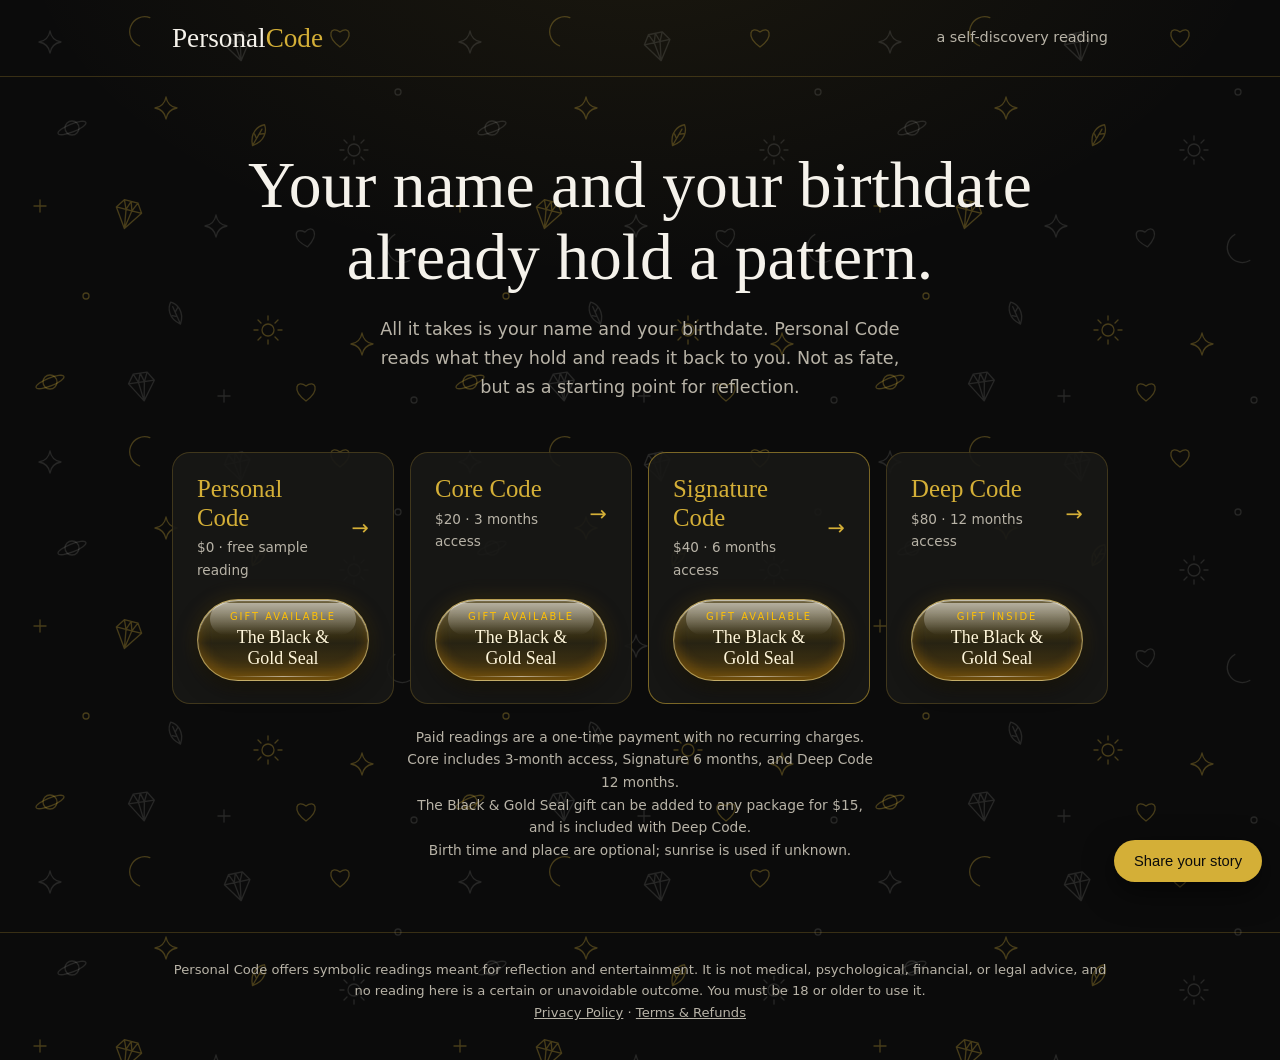
==== commit 9d43bab5: "Add files via upload" ====
--- a/index.html
+++ b/index.html
@@ -3,13 +3,11 @@
 <head>
 <meta charset="utf-8">
 <meta name="viewport" content="width=device-width, initial-scale=1, viewport-fit=cover">
-<title>Personal Code — Discover Your Archetype</title>
+<title>Personal Code — a reading of your name and birthdate</title>
 <meta name="description" content="Your name and your birthdate already hold a pattern. Personal Code reads it back to you.">
 <meta name="theme-color" content="#0B0B0B">
 <link rel="icon" href="data:image/svg+xml,%3Csvg xmlns='http://www.w3.org/2000/svg' viewBox='0 0 100 100'%3E%3Ctext y='.9em' font-size='88'%3E%E2%9C%A6%3C/text%3E%3C/svg%3E">
-<link rel="preconnect" href="https://fonts.googleapis.com">
-<link rel="preconnect" href="https://fonts.gstatic.com" crossorigin>
-<link href="https://fonts.googleapis.com/css2?family=Cormorant+Garamond:wght@400;500;600&family=Inter:wght@400;500&display=swap" rel="stylesheet">
+<link rel="stylesheet" href="fonts.css">
 <link rel="stylesheet" href="theme.css">
 <style>
 *{box-sizing:border-box;margin:0}
@@ -25,15 +23,26 @@
 .hero h1{font-size:clamp(2.3rem,6.4vw,4.1rem);max-width:15em;margin:0 auto 22px}
 .hero p{color:var(--mute);font-size:1.1rem;max-width:30em;margin:0 auto}
 .tiles{display:grid;grid-template-columns:repeat(auto-fit,minmax(215px,1fr));gap:16px;padding:6px 0 22px}
-.tile{display:flex;justify-content:space-between;align-items:center;gap:12px;padding:22px 24px;background:var(--card);border:1px solid var(--line);border-radius:18px;text-decoration:none;color:inherit;transition:transform .2s,border-color .2s,box-shadow .2s}
+.tile{display:flex;flex-direction:column;align-items:stretch;justify-content:space-between;gap:18px;padding:22px 24px;background:var(--card);border:1px solid var(--line);border-radius:18px;text-decoration:none;color:inherit;transition:transform .2s,border-color .2s,box-shadow .2s}
 .tile:hover,.tile:focus-visible{transform:translateY(-3px);border-color:var(--gold);box-shadow:0 14px 34px #0005;outline:none}
 .tile.on{border-color:#D4AF3788}
+.tt{display:flex;justify-content:space-between;align-items:center;gap:12px}
 .tile h3{font:500 1.55rem/1.15 'Cormorant Garamond',serif;color:var(--gold)}
 .tile small{display:block;color:var(--mute);font-size:.85rem;margin-top:4px}
-.chip{display:inline-block;margin-top:10px;padding:4px 12px;border:1px solid #FFC10799;border-radius:999px;color:var(--yellow);font-size:.74rem;letter-spacing:.03em}
+/* Glass pill-shaped gift tube */
+.pill{position:relative;align-self:center;display:flex;flex-direction:column;align-items:center;gap:1px;padding:9px 26px 10px;border-radius:999px;text-align:center;overflow:hidden;color:#FFF6DA;
+ background:linear-gradient(180deg,rgba(255,226,140,.38) 0%,rgba(255,193,7,.12) 46%,rgba(255,193,7,.07) 54%,rgba(255,176,0,.24) 100%);
+ border:1px solid rgba(255,224,130,.6);
+ box-shadow:inset 0 1px 1px rgba(255,255,255,.65),inset 0 -8px 12px rgba(255,160,0,.22),0 8px 20px rgba(0,0,0,.5),0 0 22px rgba(255,193,7,.14);
+ -webkit-backdrop-filter:blur(8px) saturate(140%);backdrop-filter:blur(8px) saturate(140%)}
+.pill::before{content:"";position:absolute;left:12px;right:12px;top:3px;height:40%;border-radius:999px;background:linear-gradient(180deg,rgba(255,255,255,.5),rgba(255,255,255,0));pointer-events:none}
+.pill::after{content:"";position:absolute;left:18%;right:18%;bottom:3px;height:1px;background:linear-gradient(90deg,transparent,rgba(255,255,255,.55),transparent);pointer-events:none}
+.pill small{position:relative;margin:0;font-size:.62rem;letter-spacing:.2em;text-transform:uppercase;color:#FFC107}
+.pill span{position:relative;font:500 1.12rem/1.2 'Cormorant Garamond',serif;color:#FFF6DA}
 .tile i{color:var(--gold);font-style:normal;font-size:1.3rem}
 .btn.ghost{background:none;border:1px solid var(--gold);color:var(--gold)}.btn.ghost.off{opacity:.55;cursor:default}
 .addon{margin:34px 0 0;padding:24px;border:1px solid #FFC10766;border-radius:18px;background:var(--card);text-align:center}.addon small{color:var(--yellow);letter-spacing:.14em;font-size:.72rem}.addon h3{font:500 1.7rem 'Cormorant Garamond',serif;color:var(--gold);margin:6px 0 8px}.addon p{color:var(--mute);margin:0 0 16px}.addon .note{margin:12px 0 0;font-size:.82rem}
+.chk{display:flex;gap:10px;align-items:flex-start;font-size:.85rem;color:var(--mute);text-align:left;margin:0 0 14px}.chk input{width:auto;margin:4px 0 0}.chk a{color:var(--gold)}.btn[aria-disabled=true]{opacity:.5;cursor:not-allowed}
 .fine{text-align:center;color:var(--mute);font-size:.86rem;max-width:34em;margin:0 auto;padding-bottom:70px}
 .terms{display:flex;flex-wrap:wrap;gap:8px;margin:10px 0 4px}
 .terms span{border:1px solid #D4AF3788;color:var(--gold);border-radius:999px;padding:4px 13px;font-size:.78rem}
@@ -91,71 +100,11 @@
 <header><div class="wrap"><a class="logo" href="#/">Personal<b>Code</b></a><span class="tag">a self-discovery reading</span></div></header>
 <main class="wrap" id="app"></main>
 <button class="fab" id="fab" hidden>Share your story</button>
-<div id="panel" role="dialog" aria-label="Share feedback" hidden><button id="x" aria-label="Close">×</button><h3>Share with us</h3><p class="note">A suggestion, or a story of what changed for you. Please leave out private or sensitive details.</p>
-<form id="fb"><select id="ty" aria-label="Type"><option value="story">A story or testimonial</option><option value="suggestion">A suggestion</option></select><textarea id="ms" maxlength="1000" required placeholder="Write here…"></textarea><input id="fn" maxlength="40" placeholder="First name (optional)" autocomplete="given-name"><input id="fe" type="email" maxlength="120" placeholder="Email, only if you want a reply (optional)" autocomplete="email"><input id="hp" tabindex="-1" autocomplete="off" aria-hidden="true" style="position:absolute;left:-9999px"><label class="chk"><input id="fc" type="checkbox"> You may show my words publicly with my first name, if you choose them (stories only).</label><button class="btn">Send</button><p id="fs" class="note" style="margin-top:10px"></p></form></div>
-<footer><div class="wrap">Personal Code offers symbolic readings meant for reflection and entertainment. It is not medical, psychological, financial, or legal advice, and no reading here is a certain or unavoidable outcome.<br><a href="privacy.html">Privacy Policy</a> · <a href="terms.html">Terms &amp; Refunds</a></div></footer>
+<div id="panel" role="dialog" aria-label="Share feedback" hidden><button id="x" aria-label="Close">×</button><h3>Share with us</h3><p class="note">A suggestion, or a story of what changed for you. Please leave out private or sensitive details. Your message is stored so we can read it; see the Privacy Policy.</p>
+<form id="fb"><select id="ty" aria-label="Type"><option value="story">A story or testimonial</option><option value="suggestion">A suggestion</option></select><textarea id="ms" maxlength="1000" required placeholder="Write here…"></textarea><input id="fn" maxlength="40" placeholder="First name (optional)" autocomplete="given-name"><input id="fe" type="email" maxlength="120" placeholder="Email, only if you want a reply (optional)" autocomplete="email"><input id="hp" tabindex="-1" autocomplete="off" aria-hidden="true" style="position:absolute;left:-9999px"><label class="chk"><input id="fa" type="checkbox" required> <span>I am 18 or older, and I have read the <a href="privacy.html">Privacy Policy</a>.</span></label><label class="chk"><input id="fc" type="checkbox"> You may show my words publicly with my first name, if you choose them (stories only).</label><button class="btn">Send</button><p id="fs" class="note" style="margin-top:10px"></p></form></div>
+<footer><div class="wrap">Personal Code offers symbolic readings meant for reflection and entertainment. It is not medical, psychological, financial, or legal advice, and no reading here is a certain or unavoidable outcome. You must be 18 or older to use it.<br><span id="op"></span><a href="privacy.html">Privacy Policy</a> · <a href="terms.html">Terms &amp; Refunds</a></div></footer>
 <script src="astronomy.min.js"></script>
-<script>
-/* SITE CONFIG: edit here only.
-   siteUrl: leave '' to use whatever domain the page is served from, or set your final domain, e.g. 'https://personalcode.org'.
-   pay: paste each one-time Paystack payment link here (Core $20, Signature $40, Deep $80). */
-const CONFIG={siteUrl:'',giftPrice:'$15',pay:{core:'https://paystack.shop/pay/core-code',signature:'https://paystack.shop/pay/signature-code',deep:'https://paystack.shop/pay/deep-code',gift:''}};
-const PK={
-free:{n:'Personal Code',p:'$0',t:'Enter your name and your birthdate. That is all it takes.',inc:['Two of your core signatures','A first glimpse of your inner pattern','One insight to sit with']},
-core:{n:'Core Code',p:'$20',d:'3 months',u:CONFIG.pay.core,t:'Your complete blueprint, read from your name and birthdate.',inc:['Your core signature, in full','Your strengths and growth edges','Where you stand this year','Download your reading as a PDF'],s:['Overview','You start fast and build slowly. This reading shows where each habit serves you, and where it costs you.']},
-signature:{n:'Signature Code',p:'$40',d:'6 months',u:CONFIG.pay.signature,t:'How the pieces of you move together, and where you stand right now.',inc:['Everything in Core Code','Your strongest currents, ranked','How it all fits together','Where you stand this month'],s:['Interaction','Part of you wants to cooperate while another part wants to lead. This section shows where those two instructions collide, and a simple way to sequence them.']},
-deep:{n:'Deep Code',p:'$80',d:'12 months',g:'✦ Gift inside: The Black & Gold Seal',u:CONFIG.pay.deep,t:'The full architecture of you: seasons, tensions and what is ahead.',inc:['Everything in Signature Code','Your life seasons and growth tests','Where your life plays out','A reflection prompt for every signature','A surprise gift, The Black & Gold Seal, revealed after you pay'],s:['Life seasons','Your first season runs to about age 34 under a creative theme, then turns toward study. Here is what each season asks of you, and when the shift begins.']}
-};
-const GA='\u2726 Gift available: The Black & Gold Seal';PK.free.g=PK.core.g=PK.signature.g=GA;
-const N={1:'initiative and independence',2:'cooperation, sensitivity and balance',3:'expression and creativity',4:'structure, discipline and building',5:'change, freedom and curiosity',6:'care, responsibility and harmony',7:'study, depth and inner truth',8:'ambition, authority and material mastery',9:'compassion, completion and wide vision',11:'intuition and inspiration, with pressure to match',22:'large-scale building that turns vision into form',33:'devoted teaching and service'};
-const SG=[['Aries','starts boldly and leads from the front'],['Taurus','builds steadily and values what lasts'],['Gemini','thinks fast and connects ideas'],['Cancer','protects and feels deeply'],['Leo','creates warmly and wants to be seen'],['Virgo','refines with care and serves with skill'],['Libra','seeks balance and fair dealing'],['Scorpio','goes deep and transforms'],['Sagittarius','explores and searches for meaning'],['Capricorn','climbs patiently toward goals'],['Aquarius','innovates and thinks for the group'],['Pisces','imagines and feels everything']];
-const M=n=>n==11||n==22||n==33,ds=n=>[...String(n)].reduce((a,b)=>a+ +b,0);
-const red=n=>{while(n>9&&!M(n))n=ds(n);return n};
-const $=s=>document.querySelector(s);
-const DAYS=Array.from({length:31},(_,i)=>[i+1,i+1]),MON=['January','February','March','April','May','June','July','August','September','October','November','December'].map((t,i)=>[i+1,t]),YRS=Array.from({length:new Date().getFullYear()-1899},(_,i)=>{const y=new Date().getFullYear()-i;return[y,y]});
-const OP=(ph,a)=>`<option value="" disabled selected hidden>${ph}</option>`+a.map(([v,t])=>`<option value="${v}">${t}</option>`).join('');
-function tiles(){return Object.entries(PK).map(([k,v])=>`<a class="tile${k=='signature'?' on':''}" href="#/${k}"><div><h3>${v.n}</h3><small>${v.d?v.p+' · '+v.d+' access':'$0 · free sample reading'}</small>${v.g?'<span class="chip">'+v.g+'</span>':''}</div><i>→</i></a>`).join('')}
-function home(){return `<section class="hero"><h1>Your name and your birthdate already hold a pattern.</h1><p>All it takes is your name and your birthdate. Personal Code reads what they hold and reads it back to you. Not as fate, but as a starting point for reflection.</p></section><div id="lv"></div><section class="tiles" aria-label="Packages">${tiles()}</section><p class="fine">Paid readings are a one-time payment with no recurring charges. Core includes 3-month access, Signature 6 months, and Deep Code 12 months.<br>The Black &amp; Gold Seal gift can be added to any package for ${CONFIG.giftPrice}, and is included with Deep Code.<br>Birth time and place are optional; sunrise is used if unknown.</p><section class="voices"><h2>Voices</h2><p>Words from people who have used their Personal Code.</p><div class="vc" id="vc"></div></section>`}
-function addon(k){if(k=='deep')return '';const u=CONFIG.pay.gift;
- return `<div class="addon"><small>\u2726 A GIFT FOR YOU</small><h3>The Black &amp; Gold Seal</h3><p>A private letter of your power, your desires and your blueprint, written from your name and birthdate. It opens with the words \u201cMy power is\u2026\u201d and comes with a PDF to keep.</p>${u?`<a class="btn ghost" href="${u}">Get Your Black &amp; Gold Seal Gift \u2014 ${CONFIG.giftPrice}</a>`:`<span class="btn ghost off">Opening soon</span>`}<p class="note">One-time payment \u00b7 no recurring charges \u00b7 12-month access</p></div>`}
-function page(k){const v=PK[k];
- return `<section class="page"><a class="back" href="#/">← All readings</a><h2>${v.n}</h2><p class="lead">${v.t}</p>
- <div class="price">${v.p}</div>${v.d?'<div class="terms"><span>One-time payment</span><span>No recurring charges</span><span>'+v.d.replace(' months','-month')+' access</span></div>':''}
- <ul class="inc">${v.inc.map(i=>`<li>${i}</li>`).join('')}</ul>`+
- (k=='free'?`<form id="f"><label for="nm">Your full name (as given at birth)</label><input id="nm" required autocomplete="name" placeholder="e.g. Amara Grace Whitfield"><label>Your date of birth</label><div class="dob"><select id="dd" aria-label="Day" required>${OP('Day',DAYS)}</select><select id="mm" aria-label="Month" required>${OP('Month',MON)}</select><select id="yy" aria-label="Year" required>${OP('Year',YRS)}</select></div><p class="err" id="er" hidden></p><button class="btn">Get My Personal Code</button><p class="note">Free preview. For reflection and entertainment, not a substitute for professional advice.</p></form><div id="out"></div>`
- :`<div class="sample"><span>Sample excerpt · ${v.s[0]}</span><p>“${v.s[1]}”</p></div>${v.u?`<a class="btn" href="${v.u}">Get My ${v.n} — ${v.p}</a>`:`<span class="btn" style="opacity:.55;cursor:default">Opening soon</span>`}<p class="note" style="text-align:center">Birth time and place are optional; sunrise is used if unknown.</p>`)+addon(k)+`</section>`}
-function reading(e){e.preventDefault();
- const y=+$('#yy').value,m=+$('#mm').value,d=+$('#dd').value,name=$('#nm').value.trim(),er=$('#er');
- if(new Date(Date.UTC(y,m-1,d)).getUTCDate()!==d){er.textContent='That date does not exist. Please check the day and month.';er.hidden=false;return}
- er.hidden=true;
- const a=red(ds(d)+ds(m)+ds(y)),b=red(red(d)+red(m)+red(y)),lpL=(a!==b&&M(a))?a+'/'+b:''+b,lpK=M(a)?a:b;
- const bd=red(d),bdL=(M(d)||d<10)?''+d:d+'/'+bd;
- let sun='',sk='';
- try{const lon=Astronomy.SunPosition(new Date(Date.UTC(y,m-1,d,12))).elon,i=Math.floor(lon/30)%12,r=lon%30;
-  sun=`<p>Your Sun was in <b>${SG[i][0]}</b>: you tend to ${SG[i][1]}.${(r<1||r>29)?' You were born close to a sign boundary, so your birth time would settle this.':''}</p>`;sk=SG[i][1]}catch(x){}
- const o=document.createElement('div');o.className='res';
- const h=document.createElement('h3');h.textContent='A reading for '+name;o.appendChild(h);
- o.insertAdjacentHTML('beforeend',`<p>Your Life Path is <b>${lpL}</b>: ${N[lpK]}.</p><p>Your Birthday Number is <b>${bdL}</b>: ${N[bd]}.</p>${sun}<p style="color:var(--mute)">Sit with this: where do your ${N[lpK]} and ${sk||N[bd]} help each other, and where do they pull apart?</p>`);
- const n=document.createElement('a');n.className='btn';n.href='#/core';n.textContent='Go deeper with Core Code';
- $('#out').replaceChildren(o,n);o.scrollIntoView({behavior:'smooth',block:'start'})}
-async function voices(){const b=$('#vc');if(!b)return;let d=[];try{d=await (await fetch('/api/feedback')).json()}catch(x){}
- b.replaceChildren(...(d.length?d.slice(0,3).map(v=>{const c=document.createElement('div');c.className='plac';const p=document.createElement('p'),m=document.createElement('small');p.textContent='“'+v.message+'”';m.textContent='— '+(v.name||'A reader');c.append(p,m);return c}):[Object.assign(document.createElement('p'),{textContent:'Stories from our readers will appear here. Have one to share? Use the button at the bottom right.',style:'grid-column:1/-1;text-align:center;color:var(--mute)'})]))}
-async function live(){const b=$('#lv');if(!b)return;try{const d=await (await fetch('/api/live')).json();if(!d.enabled||!$('#lv'))return;const t0=new Date(d.startsAt),on=Date.now()>=t0.getTime(),w=document.createElement('div');w.className='live';
- const a=document.createElement('small');a.textContent=on?'LIVE NOW':'LIVE SESSION';if(on)a.className='on';
- const h=document.createElement('strong');h.textContent=d.title;const p=document.createElement('span');p.textContent=t0.toLocaleString(undefined,{dateStyle:'full',timeStyle:'short'});w.append(a,h,p);
- if(d.joinUrl){const j=document.createElement('a');j.className='btn mini';j.href=d.joinUrl;j.target='_blank';j.rel='noopener';j.textContent='Join the live session';w.append(j)}
- b.append(w)}catch(e){}}
-function route(){const k=location.hash.replace('#/','');
- $('#app').innerHTML=PK[k]?page(k):home();scrollTo(0,0);$('#fab').hidden=!!PK[k];$('#panel').hidden=true;if(!PK[k]){voices();live()}
- if(k=='free'){$('#f').addEventListener('submit',reading);const ids=['dd','mm','yy'];ids.forEach((id,i)=>$('#'+id).addEventListener('change',()=>{const n=$('#'+ids[i+1]);if(n&&!n.value)n.focus()}))}
- const cn=document.querySelector('link[rel=canonical]')||document.head.appendChild(Object.assign(document.createElement('link'),{rel:'canonical'}));cn.href=(CONFIG.siteUrl||location.origin)+location.pathname+(PK[k]?'#/'+k:'');
- document.title=PK[k]?(k=='free'?'Free Sample Reading':PK[k].n)+' — Personal Code':'Personal Code — Discover Your Archetype'}
-$('#fab').onclick=()=>{$('#panel').hidden=!$('#panel').hidden;if(!$('#panel').hidden)$('#ms').focus()};$('#x').onclick=()=>$('#panel').hidden=true;
-addEventListener('keydown',e=>{if(e.key=='Escape')$('#panel').hidden=true});
-$('#fb').addEventListener('submit',async e=>{e.preventDefault();const s=$('#fs');s.textContent='Sending…';
- try{const r=await fetch('/api/feedback',{method:'POST',headers:{'content-type':'application/json'},body:JSON.stringify({type:$('#ty').value,message:$('#ms').value,name:$('#fn').value,email:$('#fe').value,consent:$('#fc').checked,website:$('#hp').value})});
- const d=await r.json();s.textContent=r.ok?'Thank you for sharing.':(d.error||'Something went wrong.');if(r.ok)e.target.reset()}catch(x){s.textContent='Could not send. Please try again.'}});
-addEventListener('hashchange',route);route();
-</script>
+<script src="site-config.js"></script>
+<script src="app.js"></script>
 </body>
 </html>
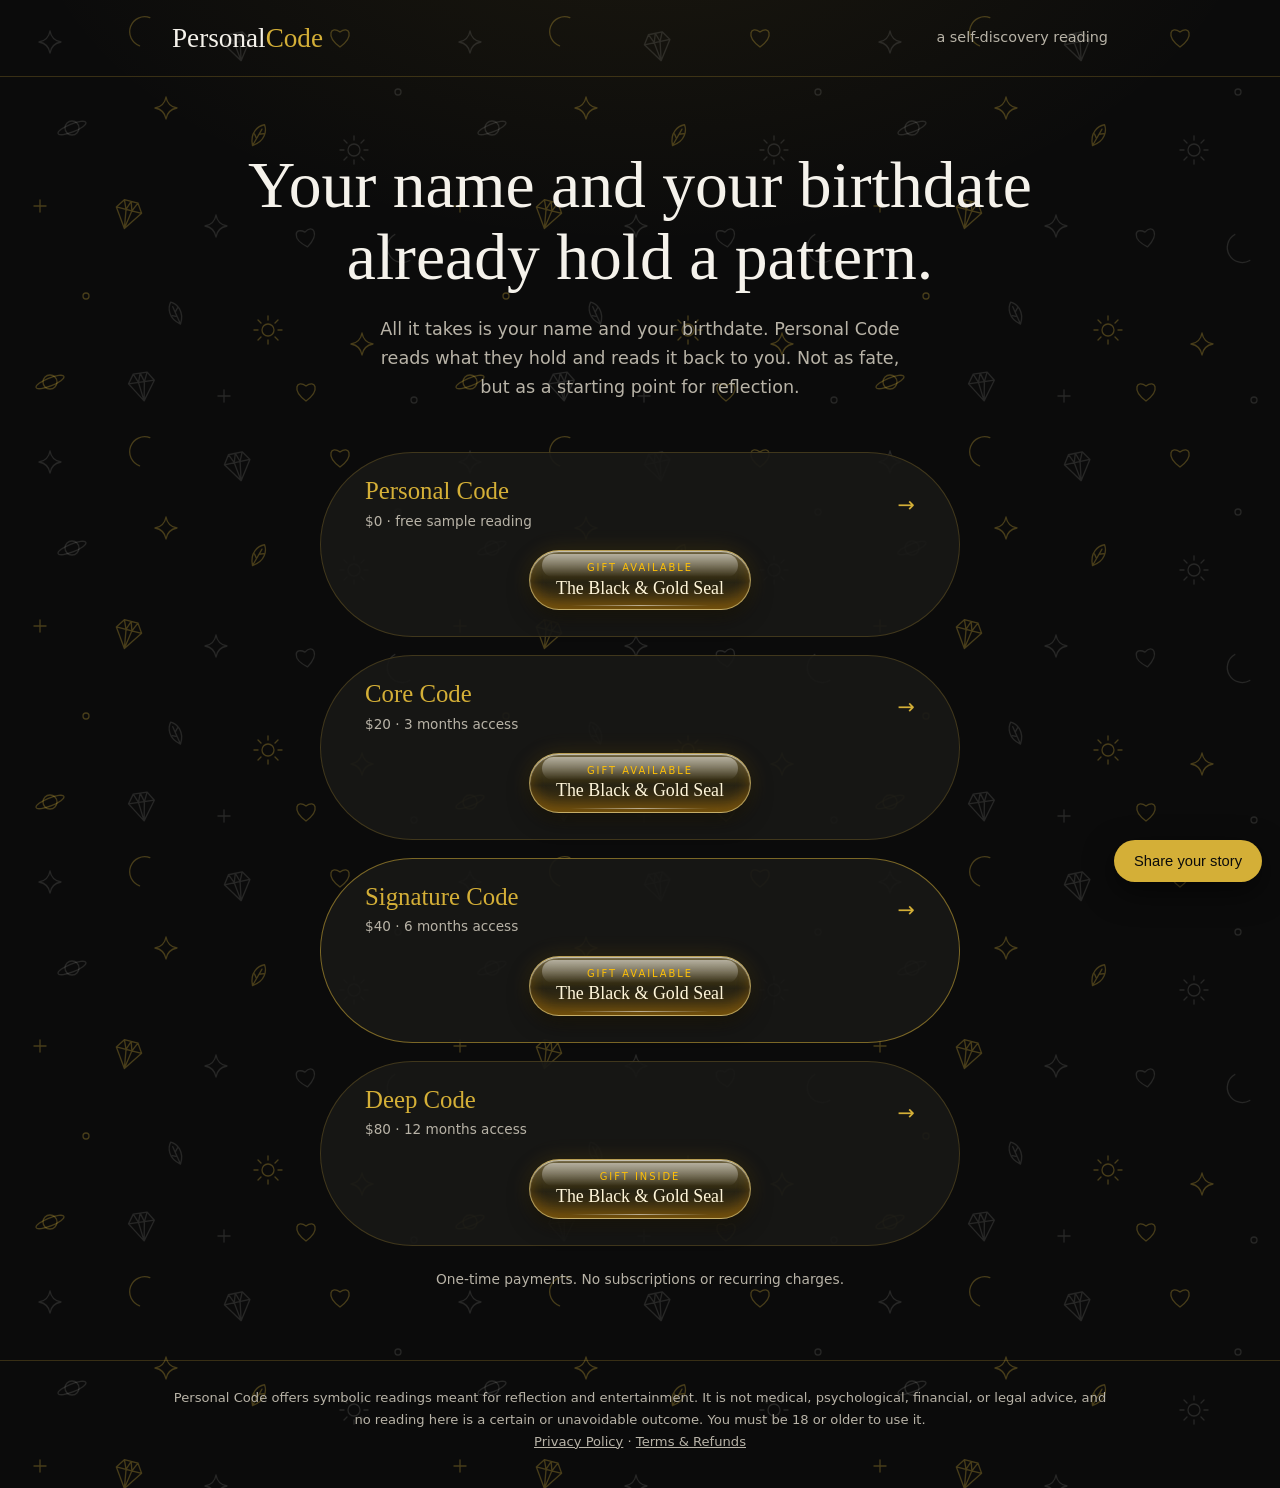
==== commit ca02d923: "Add files via upload" ====
--- a/index.html
+++ b/index.html
@@ -22,8 +22,8 @@
 .hero{text-align:center;padding:72px 0 44px}
 .hero h1{font-size:clamp(2.3rem,6.4vw,4.1rem);max-width:15em;margin:0 auto 22px}
 .hero p{color:var(--mute);font-size:1.1rem;max-width:30em;margin:0 auto}
-.tiles{display:grid;grid-template-columns:repeat(auto-fit,minmax(215px,1fr));gap:16px;padding:6px 0 22px}
-.tile{display:flex;flex-direction:column;align-items:stretch;justify-content:space-between;gap:18px;padding:22px 24px;background:var(--card);border:1px solid var(--line);border-radius:18px;text-decoration:none;color:inherit;transition:transform .2s,border-color .2s,box-shadow .2s}
+.tiles{display:grid;grid-template-columns:1fr;gap:18px;max-width:640px;margin:0 auto;padding:6px 0 22px}
+.tile{display:flex;flex-direction:column;align-items:stretch;justify-content:space-between;gap:18px;padding:24px 44px 26px;background:var(--card);border:1px solid var(--line);border-radius:999px;text-decoration:none;color:inherit;transition:transform .2s,border-color .2s,box-shadow .2s}
 .tile:hover,.tile:focus-visible{transform:translateY(-3px);border-color:var(--gold);box-shadow:0 14px 34px #0005;outline:none}
 .tile.on{border-color:#D4AF3788}
 .tt{display:flex;justify-content:space-between;align-items:center;gap:12px}
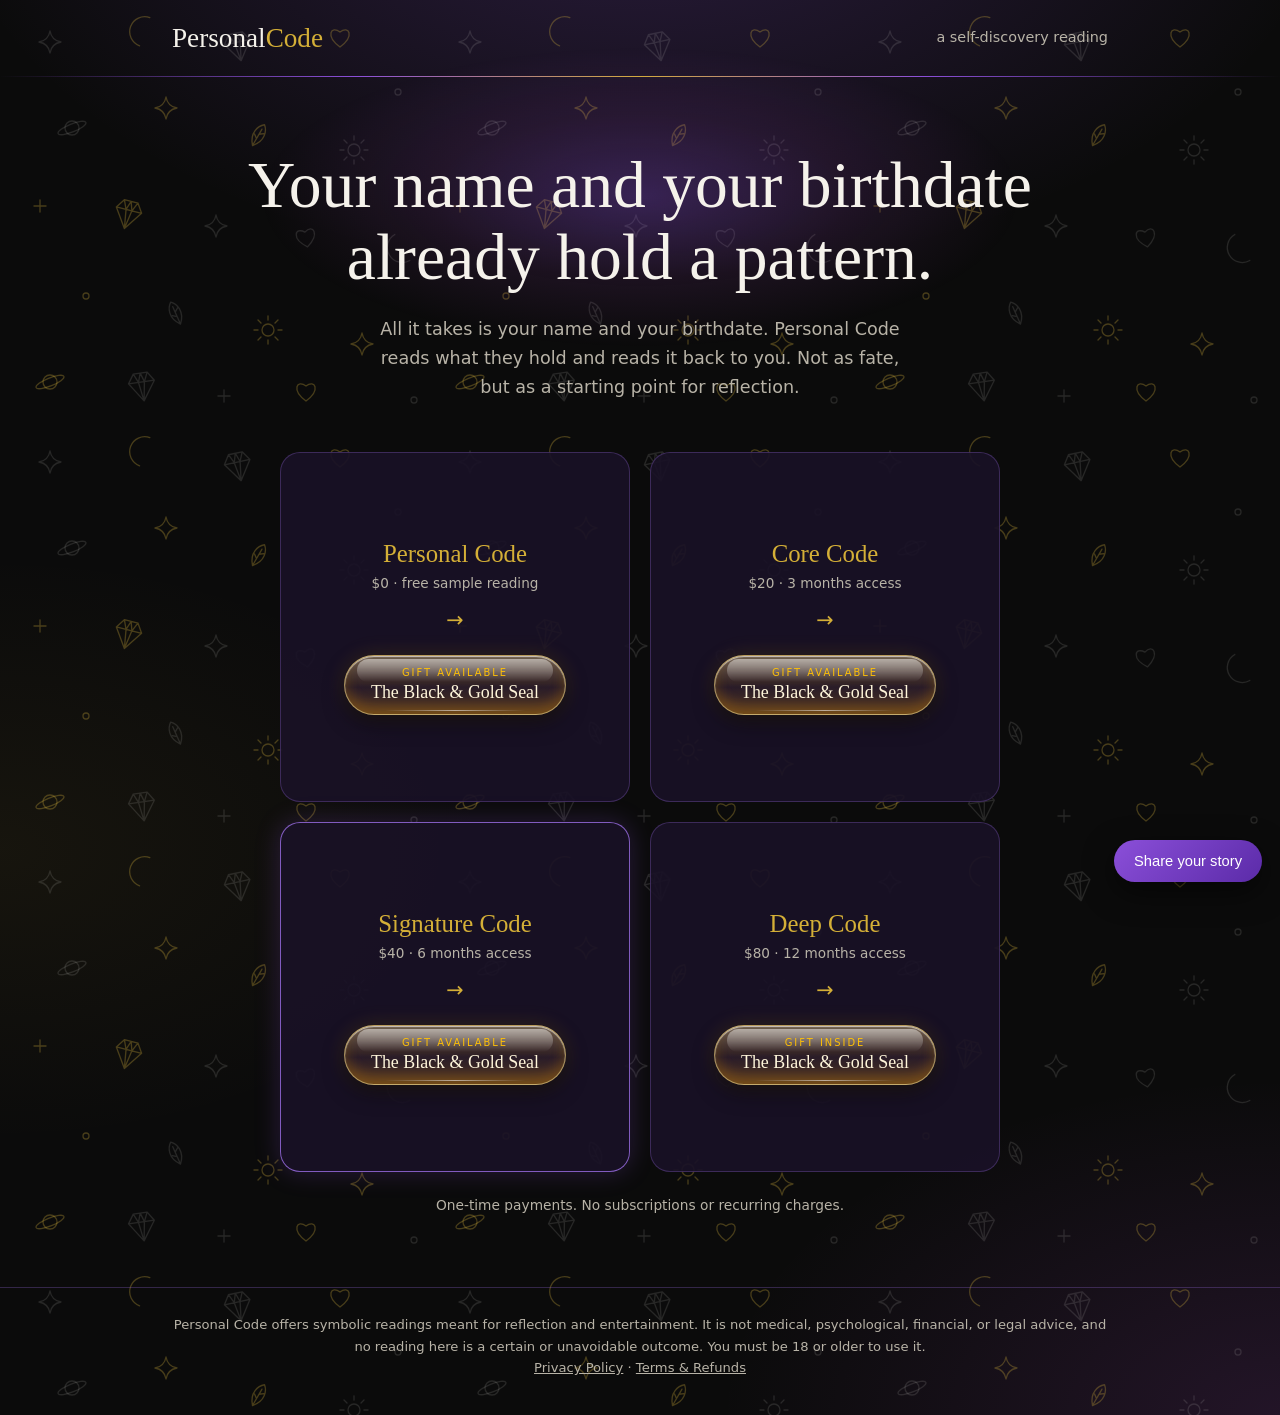
==== commit 5c822cc6: "Add files via upload" ====
--- a/index.html
+++ b/index.html
@@ -19,14 +19,14 @@
 .logo b{font-weight:500;color:var(--gold)}
 .tag{font-size:.9rem;color:var(--mute)}
 h1,h2{font-family:'Cormorant Garamond',serif;font-weight:500;line-height:1.1}
-.hero{text-align:center;padding:72px 0 44px}
+.hero{position:relative;text-align:center;padding:72px 0 44px}.hero::before{content:'';position:absolute;left:50%;top:-30px;width:min(760px,100%);height:300px;transform:translateX(-50%);background:radial-gradient(closest-side,rgba(139,79,217,.32),rgba(180,79,214,.1) 55%,transparent);z-index:-1;pointer-events:none}
 .hero h1{font-size:clamp(2.3rem,6.4vw,4.1rem);max-width:15em;margin:0 auto 22px}
 .hero p{color:var(--mute);font-size:1.1rem;max-width:30em;margin:0 auto}
-.tiles{display:grid;grid-template-columns:1fr;gap:18px;max-width:640px;margin:0 auto;padding:6px 0 22px}
-.tile{display:flex;flex-direction:column;align-items:stretch;justify-content:space-between;gap:18px;padding:24px 44px 26px;background:var(--card);border:1px solid var(--line);border-radius:999px;text-decoration:none;color:inherit;transition:transform .2s,border-color .2s,box-shadow .2s}
-.tile:hover,.tile:focus-visible{transform:translateY(-3px);border-color:var(--gold);box-shadow:0 14px 34px #0005;outline:none}
-.tile.on{border-color:#D4AF3788}
-.tt{display:flex;justify-content:space-between;align-items:center;gap:12px}
+.tiles{display:grid;grid-template-columns:repeat(2,1fr);gap:20px;max-width:720px;margin:0 auto;padding:6px 0 22px}@media(max-width:600px){.tiles{grid-template-columns:1fr}.tile{aspect-ratio:auto!important;min-height:210px}}
+.tile{display:flex;flex-direction:column;align-items:center;justify-content:center;text-align:center;aspect-ratio:1/1;gap:18px;padding:26px 22px;background:var(--card);border:1px solid var(--line);border-radius:20px;text-decoration:none;color:inherit;transition:transform .2s,border-color .2s,box-shadow .2s}
+.tile:hover,.tile:focus-visible{transform:translateY(-3px);border-color:var(--violet);box-shadow:0 14px 34px #0005,0 0 30px rgba(139,79,217,.4);outline:none}
+.tile.on{border-color:rgba(155,110,230,.8);box-shadow:0 0 26px rgba(139,79,217,.24)}
+.tt{display:flex;flex-direction:column;align-items:center;gap:8px;text-align:center}
 .tile h3{font:500 1.55rem/1.15 'Cormorant Garamond',serif;color:var(--gold)}
 .tile small{display:block;color:var(--mute);font-size:.85rem;margin-top:4px}
 /* Glass pill-shaped gift tube */
@@ -40,36 +40,36 @@
 .pill small{position:relative;margin:0;font-size:.62rem;letter-spacing:.2em;text-transform:uppercase;color:#FFC107}
 .pill span{position:relative;font:500 1.12rem/1.2 'Cormorant Garamond',serif;color:#FFF6DA}
 .tile i{color:var(--gold);font-style:normal;font-size:1.3rem}
-.btn.ghost{background:none;border:1px solid var(--gold);color:var(--gold)}.btn.ghost.off{opacity:.55;cursor:default}
+.btn.ghost{background:none;border:1px solid var(--violet);color:var(--lavender)}.btn.ghost.off{opacity:.55;cursor:default}
 .addon{margin:34px 0 0;padding:24px;border:1px solid #FFC10766;border-radius:18px;background:var(--card);text-align:center}.addon small{color:var(--yellow);letter-spacing:.14em;font-size:.72rem}.addon h3{font:500 1.7rem 'Cormorant Garamond',serif;color:var(--gold);margin:6px 0 8px}.addon p{color:var(--mute);margin:0 0 16px}.addon .note{margin:12px 0 0;font-size:.82rem}
-.chk{display:flex;gap:10px;align-items:flex-start;font-size:.85rem;color:var(--mute);text-align:left;margin:0 0 14px}.chk input{width:auto;margin:4px 0 0}.chk a{color:var(--gold)}.btn[aria-disabled=true]{opacity:.5;cursor:not-allowed}
+.chk{display:flex;gap:10px;align-items:flex-start;font-size:.85rem;color:var(--mute);text-align:left;margin:0 0 14px}.chk input{width:auto;margin:4px 0 0}.chk a{color:var(--lavender)}.btn[aria-disabled=true]{opacity:.5;cursor:not-allowed}
 .fine{text-align:center;color:var(--mute);font-size:.86rem;max-width:34em;margin:0 auto;padding-bottom:70px}
 .terms{display:flex;flex-wrap:wrap;gap:8px;margin:10px 0 4px}
-.terms span{border:1px solid #D4AF3788;color:var(--gold);border-radius:999px;padding:4px 13px;font-size:.78rem}
+.terms span{border:1px solid rgba(155,110,230,.7);color:var(--lavender);border-radius:999px;padding:4px 13px;font-size:.78rem}
 .page{max-width:620px;margin:0 auto;padding:46px 0 80px}
 .back{color:var(--mute);text-decoration:none;font-size:.9rem}
-.back:hover{color:var(--gold)}
+.back:hover{color:var(--lavender)}
 .page h2{font-size:clamp(2.1rem,5vw,3rem);color:var(--gold);margin:18px 0 8px}
 .lead{color:var(--mute);font-size:1.08rem}
 .price{font:500 1.6rem 'Cormorant Garamond',serif;margin:22px 0 4px}
 .price small{font:400 .9rem Inter,sans-serif;color:var(--mute)}
 ul.inc{list-style:none;padding:0;margin:14px 0 26px}
 ul.inc li{padding:11px 0;border-bottom:1px solid var(--line);color:var(--cream)}
-ul.inc li:before{content:'✦';color:var(--gold);margin-right:12px;font-size:.8rem}
-.sample{background:var(--card);border:1px solid var(--line);border-left:3px solid var(--gold);border-radius:14px;padding:20px 22px;margin:0 0 28px}
-.sample span{display:block;font-size:.78rem;letter-spacing:.14em;text-transform:uppercase;color:var(--gold);margin-bottom:8px}
+ul.inc li:before{content:'✦';color:var(--lavender);margin-right:12px;font-size:.8rem}
+.sample{background:var(--card);border:1px solid var(--line);border-left:3px solid var(--violet);border-radius:14px;padding:20px 22px;margin:0 0 28px}
+.sample span{display:block;font-size:.78rem;letter-spacing:.14em;text-transform:uppercase;color:var(--lavender);margin-bottom:8px}
 .sample p{font:italic 500 1.2rem/1.5 'Cormorant Garamond',serif}
 .btn{display:block;width:100%;padding:16px;background:var(--orange);color:var(--ink);border:0;border-radius:12px;font:500 1rem Inter,sans-serif;text-align:center;text-decoration:none;cursor:pointer;transition:filter .2s}
 .btn:hover{filter:brightness(1.1)}.btn:focus-visible{outline:3px solid var(--cream);outline-offset:3px}.btn.mini{width:auto;display:inline-block;padding:10px 22px;margin-top:8px}
-.live{max-width:560px;margin:0 auto 26px;border:1px solid #D4AF3788;border-radius:16px;padding:16px 20px;text-align:center;background:var(--card);display:grid;gap:4px;justify-items:center}.live small{font-weight:500;letter-spacing:.14em;font-size:.72rem;color:var(--gold)}.live small.on{color:#fff;background:var(--red);padding:2px 10px;border-radius:999px}.live strong{font:500 1.5rem 'Cormorant Garamond',serif;color:var(--cream)}.live span{color:var(--mute);font-size:.9rem}
+.live{max-width:560px;margin:0 auto 26px;border:1px solid rgba(155,110,230,.7);border-radius:16px;padding:16px 20px;text-align:center;background:var(--card);display:grid;gap:4px;justify-items:center}.live small{font-weight:500;letter-spacing:.14em;font-size:.72rem;color:var(--lavender)}.live small.on{color:#fff;background:var(--red);padding:2px 10px;border-radius:999px}.live strong{font:500 1.5rem 'Cormorant Garamond',serif;color:var(--cream)}.live span{color:var(--mute);font-size:.9rem}
 form{background:var(--card);border:1px solid var(--line);border-radius:18px;padding:24px;margin:0 0 24px;text-align:center}
 label{display:block;color:var(--mute);font-size:.92rem;margin:0 0 8px}
 input{width:100%;padding:16px;background:var(--field);border:1px solid var(--line);border-radius:12px;color:var(--cream);font:400 1rem Inter,sans-serif;margin-bottom:18px}
 input,select{transition:border-color .2s,box-shadow .2s}
-input:focus,select:focus{outline:none;border-color:var(--gold);box-shadow:0 0 0 3px #D4AF3726}
+input:focus,select:focus{outline:none;border-color:var(--violet);box-shadow:0 0 0 3px rgba(139,79,217,.32)}
 .dob{display:grid;grid-template-columns:1fr 1.6fr 1.2fr;gap:10px;margin-bottom:18px}
 .dob select{width:100%;padding:16px 34px 16px 14px;background:var(--field) url("data:image/svg+xml,%3Csvg xmlns='http://www.w3.org/2000/svg' width='12' height='8' fill='none' stroke='%23D4AF37' stroke-width='1.6'%3E%3Cpath d='M1 1.5l5 5 5-5'/%3E%3C/svg%3E") no-repeat right 14px center;border:1px solid var(--line);border-radius:12px;color:var(--cream);font:400 1rem Inter,sans-serif;appearance:none;-webkit-appearance:none;cursor:pointer}
-.dob select:hover{border-color:#D4AF3788}
+.dob select:hover{border-color:var(--violet)}
 .dob option{background:var(--field);color:var(--cream)}
 .err{color:#e7a8a8;font-size:.9rem;margin:-6px 0 14px}
 @keyframes rise{from{opacity:0;transform:translateY(10px)}to{opacity:1;transform:none}}
@@ -81,13 +81,13 @@
 #out b{color:var(--gold);font-weight:500}
 .voices{padding:10px 0 80px}.voices h2{text-align:center;font-size:2rem;color:var(--gold);margin-bottom:6px}.voices>p{text-align:center;color:var(--mute);margin:0 0 26px}
 .vc{display:grid;grid-template-columns:repeat(auto-fit,minmax(250px,1fr));gap:16px}
-.plac{background:#F5F2EB;color:#222222;border-radius:4px;padding:26px 24px;border-top:3px solid var(--gold);box-shadow:0 18px 40px #0006}
+.plac{background:#F5F2EB;color:#222222;border-radius:4px;padding:26px 24px;border-top:3px solid var(--violet);box-shadow:0 18px 40px #0006}
 .plac p{font:italic 500 1.2rem/1.5 'Cormorant Garamond',serif;margin:0 0 14px}.plac small{font-size:.74rem;letter-spacing:.14em;text-transform:uppercase;color:#6B6863}
-.fab{position:fixed;right:max(18px,env(safe-area-inset-right));bottom:max(18px,env(safe-area-inset-bottom));z-index:20;background:var(--gold);color:var(--ink);border:0;border-radius:999px;padding:13px 20px;font:500 .92rem Inter,sans-serif;cursor:pointer;box-shadow:0 10px 30px #0008;transition:transform .2s}.fab:hover{transform:translateY(-2px)}
-#panel{position:fixed;right:max(18px,env(safe-area-inset-right));bottom:max(76px,calc(env(safe-area-inset-bottom) + 64px));z-index:21;width:min(380px,calc(100vw - 36px));max-height:calc(100vh - 110px);overflow:auto;background:var(--card);backdrop-filter:blur(8px);border:1px solid var(--gold);border-radius:18px;padding:22px;box-shadow:0 24px 60px #000a;animation:rise .3s ease both}
+.fab{position:fixed;right:max(18px,env(safe-area-inset-right));bottom:max(18px,env(safe-area-inset-bottom));z-index:20;background:linear-gradient(135deg,#8B4FD9,#5B2BA8);color:#fff;border:0;border-radius:999px;padding:13px 20px;font:500 .92rem Inter,sans-serif;cursor:pointer;box-shadow:0 10px 30px #0008;transition:transform .2s}.fab:hover{transform:translateY(-2px)}
+#panel{position:fixed;right:max(18px,env(safe-area-inset-right));bottom:max(76px,calc(env(safe-area-inset-bottom) + 64px));z-index:21;width:min(380px,calc(100vw - 36px));max-height:calc(100vh - 110px);overflow:auto;background:var(--card);backdrop-filter:blur(8px);border:1px solid var(--violet);border-radius:18px;padding:22px;box-shadow:0 24px 60px #000a;animation:rise .3s ease both}
 #panel h3{font:500 1.6rem 'Cormorant Garamond',serif;color:var(--gold);margin-bottom:4px}#panel .note{margin:0 0 14px}
 #panel input,#panel select,#panel textarea{width:100%;padding:12px 14px;margin-bottom:10px;background:var(--field);border:1px solid var(--line);border-radius:10px;color:var(--cream);font:400 .95rem Inter,sans-serif}
-#panel textarea{min-height:110px;resize:vertical}#panel input:focus,#panel select:focus,#panel textarea:focus{outline:none;border-color:var(--gold)}
+#panel textarea{min-height:110px;resize:vertical}#panel input:focus,#panel select:focus,#panel textarea:focus{outline:none;border-color:var(--violet)}
 #panel .chk{display:flex;gap:8px;align-items:flex-start;font-size:.82rem;margin-bottom:12px}#panel .chk input{width:auto;margin:3px 0 0}
 #x{position:absolute;top:10px;right:14px;background:none;border:0;color:var(--mute);font-size:1.5rem;cursor:pointer}
 footer{border-top:1px solid var(--line);padding:26px 0 36px;color:var(--mute);font-size:.82rem;text-align:center}
--- a/theme.css
+++ b/theme.css
@@ -1,5 +1,10 @@
-/* Personal Code shared theme, built on the House of Kage brand colour standard.
+/* Personal Code shared theme: House of Kage black, gold and ivory, with violet accents for the site (not used inside client reports).
    Add <link rel="stylesheet" href="theme.css"> to the <head> of any page. */
-:root{--bg:#0B0B0B;--card:rgba(24,24,22,.92);--field:rgba(11,11,11,.95);--line:rgba(212,175,55,.22);--gold:#D4AF37;--cream:#F5F2EB;--ivory:#F5F2EB;--mute:#B8B3A7;--ink:#0B0B0B;--orange:#FF7A00;--red:#E51C23;--yellow:#FFC107;color-scheme:dark}
-html{background:url(kage-pattern.svg) center top/420px 420px repeat,radial-gradient(900px 520px at 50% -8%,rgba(212,175,55,.08),transparent 70%),var(--bg);background-color:var(--bg)}
+:root{--bg:#0B0B0B;--card:rgba(26,18,38,.92);--field:rgba(12,8,18,.95);--line:rgba(155,110,230,.28);--gold:#D4AF37;--cream:#F5F2EB;--ivory:#F5F2EB;--mute:#B8B3A7;--ink:#0B0B0B;--orange:#FF7A00;--red:#E51C23;--yellow:#FFC107;--violet:#8B4FD9;--violet-deep:#2B1240;--lavender:#C9A9F5;color-scheme:dark}
+html{background:url(kage-pattern.svg) center top/420px 420px repeat,
+ radial-gradient(1000px 600px at 50% -10%,rgba(139,79,217,.26),transparent 70%),
+ radial-gradient(800px 480px at 100% 100%,rgba(180,79,214,.14),transparent 70%),
+ radial-gradient(700px 420px at 0% 60%,rgba(212,175,55,.06),transparent 70%),var(--bg);background-color:var(--bg);scrollbar-color:#6A3FB0 #0B0B0B}
 body{background:transparent!important}
+::selection{background:rgba(139,79,217,.55);color:#fff}
+header{border-bottom:1px solid transparent!important;border-image:linear-gradient(90deg,transparent,#8B4FD9 28%,#D4AF37 50%,#8B4FD9 72%,transparent) 1!important}
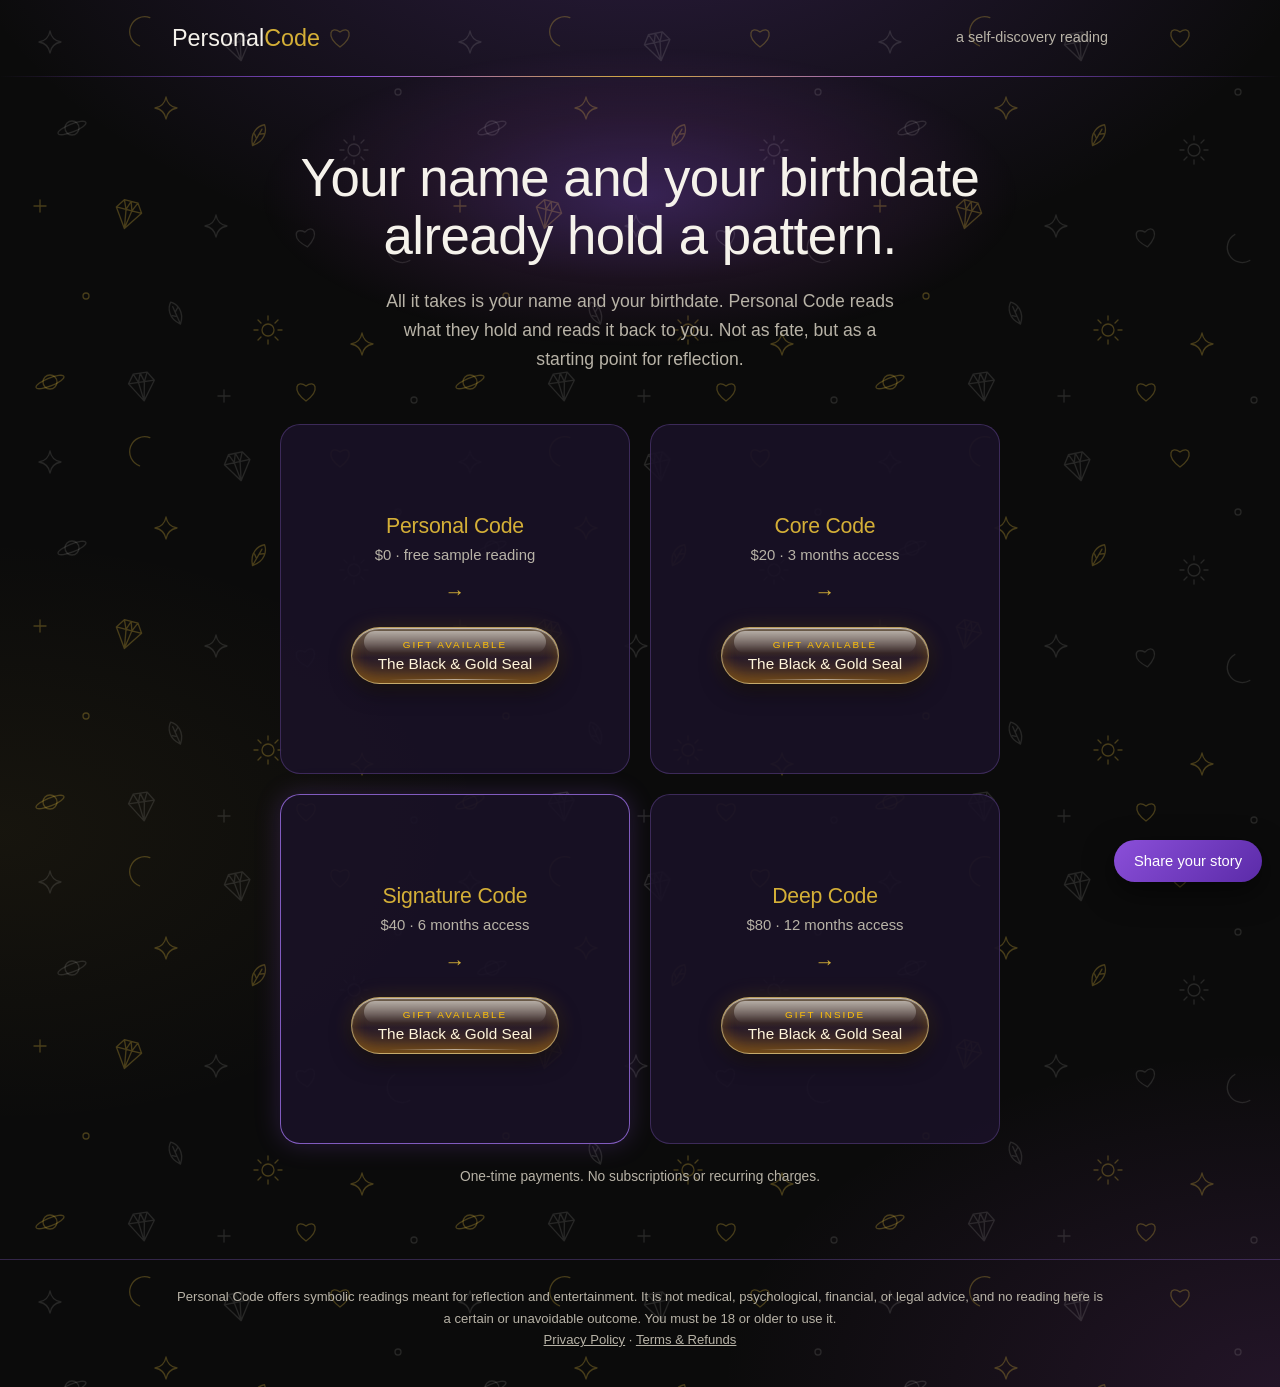
==== commit 14236372: "Add files via upload" ====
--- a/index.html
+++ b/index.html
@@ -7,28 +7,27 @@
 <meta name="description" content="Your name and your birthdate already hold a pattern. Personal Code reads it back to you.">
 <meta name="theme-color" content="#0B0B0B">
 <link rel="icon" href="data:image/svg+xml,%3Csvg xmlns='http://www.w3.org/2000/svg' viewBox='0 0 100 100'%3E%3Ctext y='.9em' font-size='88'%3E%E2%9C%A6%3C/text%3E%3C/svg%3E">
-<link rel="stylesheet" href="fonts.css">
 <link rel="stylesheet" href="theme.css">
 <style>
 *{box-sizing:border-box;margin:0}
-body{font:400 16px/1.65 Inter,system-ui,sans-serif;color:var(--cream);min-height:100vh;padding:env(safe-area-inset-top) 0 env(safe-area-inset-bottom)}
+body{font:400 16px/1.65 "Helvetica Neue",Helvetica,Arial,sans-serif;color:var(--cream);min-height:100vh;padding:env(safe-area-inset-top) 0 env(safe-area-inset-bottom)}
 .wrap{max-width:980px;margin:0 auto;padding:0 22px}
 header{border-bottom:1px solid var(--line)}
 header .wrap{display:flex;justify-content:space-between;align-items:center;height:76px}
-.logo{font:500 1.7rem 'Cormorant Garamond',serif;color:var(--cream);text-decoration:none}
+.logo{font:400 1.46rem "Helvetica Neue",Helvetica,Arial,sans-serif;color:var(--cream);text-decoration:none}
 .logo b{font-weight:500;color:var(--gold)}
 .tag{font-size:.9rem;color:var(--mute)}
-h1,h2{font-family:'Cormorant Garamond',serif;font-weight:500;line-height:1.1}
+h1,h2{font-family:"Helvetica Neue",Helvetica,Arial,sans-serif;font-weight:300;letter-spacing:-.01em;line-height:1.1}
 .hero{position:relative;text-align:center;padding:72px 0 44px}.hero::before{content:'';position:absolute;left:50%;top:-30px;width:min(760px,100%);height:300px;transform:translateX(-50%);background:radial-gradient(closest-side,rgba(139,79,217,.32),rgba(180,79,214,.1) 55%,transparent);z-index:-1;pointer-events:none}
-.hero h1{font-size:clamp(2.3rem,6.4vw,4.1rem);max-width:15em;margin:0 auto 22px}
+.hero h1{font-size:clamp(2rem,5.4vw,3.3rem);max-width:15em;margin:0 auto 22px}
 .hero p{color:var(--mute);font-size:1.1rem;max-width:30em;margin:0 auto}
 .tiles{display:grid;grid-template-columns:repeat(2,1fr);gap:20px;max-width:720px;margin:0 auto;padding:6px 0 22px}@media(max-width:600px){.tiles{grid-template-columns:1fr}.tile{aspect-ratio:auto!important;min-height:210px}}
 .tile{display:flex;flex-direction:column;align-items:center;justify-content:center;text-align:center;aspect-ratio:1/1;gap:18px;padding:26px 22px;background:var(--card);border:1px solid var(--line);border-radius:20px;text-decoration:none;color:inherit;transition:transform .2s,border-color .2s,box-shadow .2s}
 .tile:hover,.tile:focus-visible{transform:translateY(-3px);border-color:var(--violet);box-shadow:0 14px 34px #0005,0 0 30px rgba(139,79,217,.4);outline:none}
 .tile.on{border-color:rgba(155,110,230,.8);box-shadow:0 0 26px rgba(139,79,217,.24)}
 .tt{display:flex;flex-direction:column;align-items:center;gap:8px;text-align:center}
-.tile h3{font:500 1.55rem/1.15 'Cormorant Garamond',serif;color:var(--gold)}
-.tile small{display:block;color:var(--mute);font-size:.85rem;margin-top:4px}
+.tile h3{font:400 1.33rem/1.15 "Helvetica Neue",Helvetica,Arial,sans-serif;color:var(--gold)}
+.tile small{display:block;color:var(--mute);font-size:.93rem;margin-top:4px}
 /* Glass pill-shaped gift tube */
 .pill{position:relative;align-self:center;display:flex;flex-direction:column;align-items:center;gap:1px;padding:9px 26px 10px;border-radius:999px;text-align:center;overflow:hidden;color:#FFF6DA;
  background:linear-gradient(180deg,rgba(255,226,140,.38) 0%,rgba(255,193,7,.12) 46%,rgba(255,193,7,.07) 54%,rgba(255,176,0,.24) 100%);
@@ -38,37 +37,38 @@
 .pill::before{content:"";position:absolute;left:12px;right:12px;top:3px;height:40%;border-radius:999px;background:linear-gradient(180deg,rgba(255,255,255,.5),rgba(255,255,255,0));pointer-events:none}
 .pill::after{content:"";position:absolute;left:18%;right:18%;bottom:3px;height:1px;background:linear-gradient(90deg,transparent,rgba(255,255,255,.55),transparent);pointer-events:none}
 .pill small{position:relative;margin:0;font-size:.62rem;letter-spacing:.2em;text-transform:uppercase;color:#FFC107}
-.pill span{position:relative;font:500 1.12rem/1.2 'Cormorant Garamond',serif;color:#FFF6DA}
+.pill span{position:relative;font:400 0.96rem/1.2 "Helvetica Neue",Helvetica,Arial,sans-serif;color:#FFF6DA}
 .tile i{color:var(--gold);font-style:normal;font-size:1.3rem}
 .btn.ghost{background:none;border:1px solid var(--violet);color:var(--lavender)}.btn.ghost.off{opacity:.55;cursor:default}
-.addon{margin:34px 0 0;padding:24px;border:1px solid #FFC10766;border-radius:18px;background:var(--card);text-align:center}.addon small{color:var(--yellow);letter-spacing:.14em;font-size:.72rem}.addon h3{font:500 1.7rem 'Cormorant Garamond',serif;color:var(--gold);margin:6px 0 8px}.addon p{color:var(--mute);margin:0 0 16px}.addon .note{margin:12px 0 0;font-size:.82rem}
+.addon{margin:34px 0 0;padding:24px;border:1px solid #FFC10766;border-radius:18px;background:var(--card);text-align:center}.addon small{color:var(--yellow);letter-spacing:.14em;font-size:.72rem}.addon h3{font:400 1.46rem "Helvetica Neue",Helvetica,Arial,sans-serif;color:var(--gold);margin:6px 0 8px}.addon p{color:var(--mute);margin:0 0 16px}.addon .note{margin:12px 0 0;font-size:.82rem}
 .chk{display:flex;gap:10px;align-items:flex-start;font-size:.85rem;color:var(--mute);text-align:left;margin:0 0 14px}.chk input{width:auto;margin:4px 0 0}.chk a{color:var(--lavender)}.btn[aria-disabled=true]{opacity:.5;cursor:not-allowed}
+.price-note{color:var(--mute);font-size:.9rem;line-height:1.6;margin:12px 0 4px}
 .fine{text-align:center;color:var(--mute);font-size:.86rem;max-width:34em;margin:0 auto;padding-bottom:70px}
 .terms{display:flex;flex-wrap:wrap;gap:8px;margin:10px 0 4px}
 .terms span{border:1px solid rgba(155,110,230,.7);color:var(--lavender);border-radius:999px;padding:4px 13px;font-size:.78rem}
 .page{max-width:620px;margin:0 auto;padding:46px 0 80px}
 .back{color:var(--mute);text-decoration:none;font-size:.9rem}
 .back:hover{color:var(--lavender)}
-.page h2{font-size:clamp(2.1rem,5vw,3rem);color:var(--gold);margin:18px 0 8px}
-.lead{color:var(--mute);font-size:1.08rem}
-.price{font:500 1.6rem 'Cormorant Garamond',serif;margin:22px 0 4px}
-.price small{font:400 .9rem Inter,sans-serif;color:var(--mute)}
+.page h2{font-size:clamp(1.8rem,4.4vw,2.4rem);color:var(--gold);margin:18px 0 8px}
+.lead{color:var(--mute);font-size:1.22rem;line-height:1.6}
+.price{font:400 1.38rem "Helvetica Neue",Helvetica,Arial,sans-serif;margin:22px 0 4px}
+.price small{font:400 .9rem "Helvetica Neue",Helvetica,Arial,sans-serif;color:var(--mute)}
 ul.inc{list-style:none;padding:0;margin:14px 0 26px}
-ul.inc li{padding:11px 0;border-bottom:1px solid var(--line);color:var(--cream)}
+ul.inc li{padding:11px 0;border-bottom:1px solid var(--line);color:var(--cream);font-size:1.05rem}
 ul.inc li:before{content:'✦';color:var(--lavender);margin-right:12px;font-size:.8rem}
 .sample{background:var(--card);border:1px solid var(--line);border-left:3px solid var(--violet);border-radius:14px;padding:20px 22px;margin:0 0 28px}
 .sample span{display:block;font-size:.78rem;letter-spacing:.14em;text-transform:uppercase;color:var(--lavender);margin-bottom:8px}
-.sample p{font:italic 500 1.2rem/1.5 'Cormorant Garamond',serif}
-.btn{display:block;width:100%;padding:16px;background:var(--orange);color:var(--ink);border:0;border-radius:12px;font:500 1rem Inter,sans-serif;text-align:center;text-decoration:none;cursor:pointer;transition:filter .2s}
+.sample p{font:italic 400 1.1rem/1.6 "Helvetica Neue",Helvetica,Arial,sans-serif}
+.btn{display:block;width:100%;padding:16px;background:var(--orange);color:var(--ink);border:0;border-radius:12px;font:500 1rem "Helvetica Neue",Helvetica,Arial,sans-serif;text-align:center;text-decoration:none;cursor:pointer;transition:filter .2s}
 .btn:hover{filter:brightness(1.1)}.btn:focus-visible{outline:3px solid var(--cream);outline-offset:3px}.btn.mini{width:auto;display:inline-block;padding:10px 22px;margin-top:8px}
-.live{max-width:560px;margin:0 auto 26px;border:1px solid rgba(155,110,230,.7);border-radius:16px;padding:16px 20px;text-align:center;background:var(--card);display:grid;gap:4px;justify-items:center}.live small{font-weight:500;letter-spacing:.14em;font-size:.72rem;color:var(--lavender)}.live small.on{color:#fff;background:var(--red);padding:2px 10px;border-radius:999px}.live strong{font:500 1.5rem 'Cormorant Garamond',serif;color:var(--cream)}.live span{color:var(--mute);font-size:.9rem}
+.live{max-width:560px;margin:0 auto 26px;border:1px solid rgba(155,110,230,.7);border-radius:16px;padding:16px 20px;text-align:center;background:var(--card);display:grid;gap:4px;justify-items:center}.live small{font-weight:500;letter-spacing:.14em;font-size:.72rem;color:var(--lavender)}.live small.on{color:#fff;background:var(--red);padding:2px 10px;border-radius:999px}.live strong{font:400 1.29rem "Helvetica Neue",Helvetica,Arial,sans-serif;color:var(--cream)}.live span{color:var(--mute);font-size:.9rem}
 form{background:var(--card);border:1px solid var(--line);border-radius:18px;padding:24px;margin:0 0 24px;text-align:center}
 label{display:block;color:var(--mute);font-size:.92rem;margin:0 0 8px}
-input{width:100%;padding:16px;background:var(--field);border:1px solid var(--line);border-radius:12px;color:var(--cream);font:400 1rem Inter,sans-serif;margin-bottom:18px}
+input{width:100%;padding:16px;background:var(--field);border:1px solid var(--line);border-radius:12px;color:var(--cream);font:400 1rem "Helvetica Neue",Helvetica,Arial,sans-serif;margin-bottom:18px}
 input,select{transition:border-color .2s,box-shadow .2s}
 input:focus,select:focus{outline:none;border-color:var(--violet);box-shadow:0 0 0 3px rgba(139,79,217,.32)}
 .dob{display:grid;grid-template-columns:1fr 1.6fr 1.2fr;gap:10px;margin-bottom:18px}
-.dob select{width:100%;padding:16px 34px 16px 14px;background:var(--field) url("data:image/svg+xml,%3Csvg xmlns='http://www.w3.org/2000/svg' width='12' height='8' fill='none' stroke='%23D4AF37' stroke-width='1.6'%3E%3Cpath d='M1 1.5l5 5 5-5'/%3E%3C/svg%3E") no-repeat right 14px center;border:1px solid var(--line);border-radius:12px;color:var(--cream);font:400 1rem Inter,sans-serif;appearance:none;-webkit-appearance:none;cursor:pointer}
+.dob select{width:100%;padding:16px 34px 16px 14px;background:var(--field) url("data:image/svg+xml,%3Csvg xmlns='http://www.w3.org/2000/svg' width='12' height='8' fill='none' stroke='%23D4AF37' stroke-width='1.6'%3E%3Cpath d='M1 1.5l5 5 5-5'/%3E%3C/svg%3E") no-repeat right 14px center;border:1px solid var(--line);border-radius:12px;color:var(--cream);font:400 1rem "Helvetica Neue",Helvetica,Arial,sans-serif;appearance:none;-webkit-appearance:none;cursor:pointer}
 .dob select:hover{border-color:var(--violet)}
 .dob option{background:var(--field);color:var(--cream)}
 .err{color:#e7a8a8;font-size:.9rem;margin:-6px 0 14px}
@@ -76,17 +76,17 @@
 .hero,.tiles,.page,#out .res{animation:rise .5s ease both}
 .note{color:var(--mute);font-size:.85rem;margin-top:14px}
 #out .res{background:var(--card);border:1px solid var(--gold);border-radius:18px;padding:26px;margin-bottom:20px}
-#out h3{font:500 1.9rem 'Cormorant Garamond',serif;color:var(--gold);margin-bottom:12px}
+#out h3{font:400 1.63rem "Helvetica Neue",Helvetica,Arial,sans-serif;color:var(--gold);margin-bottom:12px}
 #out p{margin:0 0 12px}
 #out b{color:var(--gold);font-weight:500}
 .voices{padding:10px 0 80px}.voices h2{text-align:center;font-size:2rem;color:var(--gold);margin-bottom:6px}.voices>p{text-align:center;color:var(--mute);margin:0 0 26px}
 .vc{display:grid;grid-template-columns:repeat(auto-fit,minmax(250px,1fr));gap:16px}
 .plac{background:#F5F2EB;color:#222222;border-radius:4px;padding:26px 24px;border-top:3px solid var(--violet);box-shadow:0 18px 40px #0006}
-.plac p{font:italic 500 1.2rem/1.5 'Cormorant Garamond',serif;margin:0 0 14px}.plac small{font-size:.74rem;letter-spacing:.14em;text-transform:uppercase;color:#6B6863}
-.fab{position:fixed;right:max(18px,env(safe-area-inset-right));bottom:max(18px,env(safe-area-inset-bottom));z-index:20;background:linear-gradient(135deg,#8B4FD9,#5B2BA8);color:#fff;border:0;border-radius:999px;padding:13px 20px;font:500 .92rem Inter,sans-serif;cursor:pointer;box-shadow:0 10px 30px #0008;transition:transform .2s}.fab:hover{transform:translateY(-2px)}
+.plac p{font:italic 400 1.03rem/1.5 "Helvetica Neue",Helvetica,Arial,sans-serif;margin:0 0 14px}.plac small{font-size:.74rem;letter-spacing:.14em;text-transform:uppercase;color:#6B6863}
+.fab{position:fixed;right:max(18px,env(safe-area-inset-right));bottom:max(18px,env(safe-area-inset-bottom));z-index:20;background:linear-gradient(135deg,#8B4FD9,#5B2BA8);color:#fff;border:0;border-radius:999px;padding:13px 20px;font:500 .92rem "Helvetica Neue",Helvetica,Arial,sans-serif;cursor:pointer;box-shadow:0 10px 30px #0008;transition:transform .2s}.fab:hover{transform:translateY(-2px)}
 #panel{position:fixed;right:max(18px,env(safe-area-inset-right));bottom:max(76px,calc(env(safe-area-inset-bottom) + 64px));z-index:21;width:min(380px,calc(100vw - 36px));max-height:calc(100vh - 110px);overflow:auto;background:var(--card);backdrop-filter:blur(8px);border:1px solid var(--violet);border-radius:18px;padding:22px;box-shadow:0 24px 60px #000a;animation:rise .3s ease both}
-#panel h3{font:500 1.6rem 'Cormorant Garamond',serif;color:var(--gold);margin-bottom:4px}#panel .note{margin:0 0 14px}
-#panel input,#panel select,#panel textarea{width:100%;padding:12px 14px;margin-bottom:10px;background:var(--field);border:1px solid var(--line);border-radius:10px;color:var(--cream);font:400 .95rem Inter,sans-serif}
+#panel h3{font:400 1.38rem "Helvetica Neue",Helvetica,Arial,sans-serif;color:var(--gold);margin-bottom:4px}#panel .note{margin:0 0 14px}
+#panel input,#panel select,#panel textarea{width:100%;padding:12px 14px;margin-bottom:10px;background:var(--field);border:1px solid var(--line);border-radius:10px;color:var(--cream);font:400 .95rem "Helvetica Neue",Helvetica,Arial,sans-serif}
 #panel textarea{min-height:110px;resize:vertical}#panel input:focus,#panel select:focus,#panel textarea:focus{outline:none;border-color:var(--violet)}
 #panel .chk{display:flex;gap:8px;align-items:flex-start;font-size:.82rem;margin-bottom:12px}#panel .chk input{width:auto;margin:3px 0 0}
 #x{position:absolute;top:10px;right:14px;background:none;border:0;color:var(--mute);font-size:1.5rem;cursor:pointer}
--- a/theme.css
+++ b/theme.css
@@ -8,3 +8,5 @@
 body{background:transparent!important}
 ::selection{background:rgba(139,79,217,.55);color:#fff}
 header{border-bottom:1px solid transparent!important;border-image:linear-gradient(90deg,transparent,#8B4FD9 28%,#D4AF37 50%,#8B4FD9 72%,transparent) 1!important}
+html,body,button,input,select,textarea{font-family:"Helvetica Neue",Helvetica,Arial,sans-serif}
+h1,h2,h3{font-weight:300;letter-spacing:-.01em}
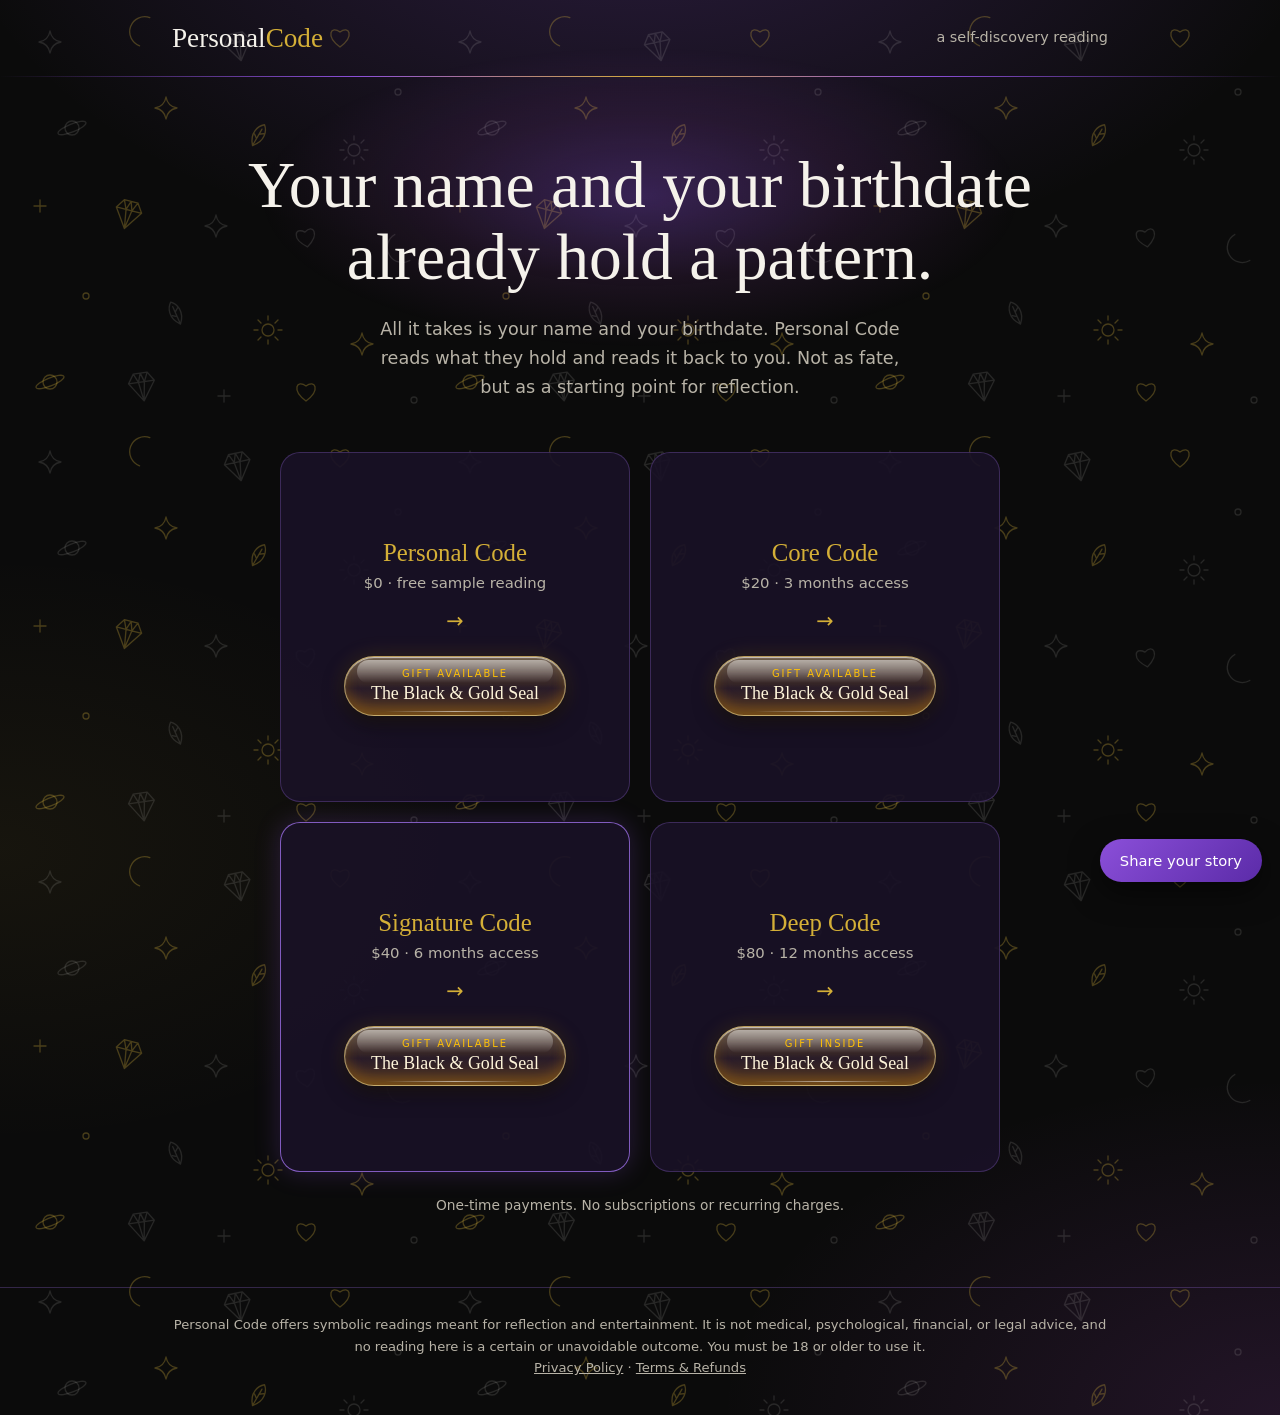
==== commit 89082cf3: "Add files via upload" ====
--- a/index.html
+++ b/index.html
@@ -7,26 +7,27 @@
 <meta name="description" content="Your name and your birthdate already hold a pattern. Personal Code reads it back to you.">
 <meta name="theme-color" content="#0B0B0B">
 <link rel="icon" href="data:image/svg+xml,%3Csvg xmlns='http://www.w3.org/2000/svg' viewBox='0 0 100 100'%3E%3Ctext y='.9em' font-size='88'%3E%E2%9C%A6%3C/text%3E%3C/svg%3E">
+<link rel="stylesheet" href="fonts.css">
 <link rel="stylesheet" href="theme.css">
 <style>
 *{box-sizing:border-box;margin:0}
-body{font:400 16px/1.65 "Helvetica Neue",Helvetica,Arial,sans-serif;color:var(--cream);min-height:100vh;padding:env(safe-area-inset-top) 0 env(safe-area-inset-bottom)}
+body{font:400 16px/1.65 Inter,system-ui,sans-serif;color:var(--cream);min-height:100vh;padding:env(safe-area-inset-top) 0 env(safe-area-inset-bottom)}
 .wrap{max-width:980px;margin:0 auto;padding:0 22px}
 header{border-bottom:1px solid var(--line)}
 header .wrap{display:flex;justify-content:space-between;align-items:center;height:76px}
-.logo{font:400 1.46rem "Helvetica Neue",Helvetica,Arial,sans-serif;color:var(--cream);text-decoration:none}
+.logo{font:500 1.7rem 'Cormorant Garamond',serif;color:var(--cream);text-decoration:none}
 .logo b{font-weight:500;color:var(--gold)}
 .tag{font-size:.9rem;color:var(--mute)}
-h1,h2{font-family:"Helvetica Neue",Helvetica,Arial,sans-serif;font-weight:300;letter-spacing:-.01em;line-height:1.1}
+h1,h2{font-family:'Cormorant Garamond',serif;font-weight:500;line-height:1.1}
 .hero{position:relative;text-align:center;padding:72px 0 44px}.hero::before{content:'';position:absolute;left:50%;top:-30px;width:min(760px,100%);height:300px;transform:translateX(-50%);background:radial-gradient(closest-side,rgba(139,79,217,.32),rgba(180,79,214,.1) 55%,transparent);z-index:-1;pointer-events:none}
-.hero h1{font-size:clamp(2rem,5.4vw,3.3rem);max-width:15em;margin:0 auto 22px}
+.hero h1{font-size:clamp(2.3rem,6.4vw,4.1rem);max-width:15em;margin:0 auto 22px}
 .hero p{color:var(--mute);font-size:1.1rem;max-width:30em;margin:0 auto}
 .tiles{display:grid;grid-template-columns:repeat(2,1fr);gap:20px;max-width:720px;margin:0 auto;padding:6px 0 22px}@media(max-width:600px){.tiles{grid-template-columns:1fr}.tile{aspect-ratio:auto!important;min-height:210px}}
 .tile{display:flex;flex-direction:column;align-items:center;justify-content:center;text-align:center;aspect-ratio:1/1;gap:18px;padding:26px 22px;background:var(--card);border:1px solid var(--line);border-radius:20px;text-decoration:none;color:inherit;transition:transform .2s,border-color .2s,box-shadow .2s}
 .tile:hover,.tile:focus-visible{transform:translateY(-3px);border-color:var(--violet);box-shadow:0 14px 34px #0005,0 0 30px rgba(139,79,217,.4);outline:none}
 .tile.on{border-color:rgba(155,110,230,.8);box-shadow:0 0 26px rgba(139,79,217,.24)}
 .tt{display:flex;flex-direction:column;align-items:center;gap:8px;text-align:center}
-.tile h3{font:400 1.33rem/1.15 "Helvetica Neue",Helvetica,Arial,sans-serif;color:var(--gold)}
+.tile h3{font:500 1.55rem/1.15 'Cormorant Garamond',serif;color:var(--gold)}
 .tile small{display:block;color:var(--mute);font-size:.93rem;margin-top:4px}
 /* Glass pill-shaped gift tube */
 .pill{position:relative;align-self:center;display:flex;flex-direction:column;align-items:center;gap:1px;padding:9px 26px 10px;border-radius:999px;text-align:center;overflow:hidden;color:#FFF6DA;
@@ -37,10 +38,10 @@
 .pill::before{content:"";position:absolute;left:12px;right:12px;top:3px;height:40%;border-radius:999px;background:linear-gradient(180deg,rgba(255,255,255,.5),rgba(255,255,255,0));pointer-events:none}
 .pill::after{content:"";position:absolute;left:18%;right:18%;bottom:3px;height:1px;background:linear-gradient(90deg,transparent,rgba(255,255,255,.55),transparent);pointer-events:none}
 .pill small{position:relative;margin:0;font-size:.62rem;letter-spacing:.2em;text-transform:uppercase;color:#FFC107}
-.pill span{position:relative;font:400 0.96rem/1.2 "Helvetica Neue",Helvetica,Arial,sans-serif;color:#FFF6DA}
+.pill span{position:relative;font:500 1.12rem/1.2 'Cormorant Garamond',serif;color:#FFF6DA}
 .tile i{color:var(--gold);font-style:normal;font-size:1.3rem}
 .btn.ghost{background:none;border:1px solid var(--violet);color:var(--lavender)}.btn.ghost.off{opacity:.55;cursor:default}
-.addon{margin:34px 0 0;padding:24px;border:1px solid #FFC10766;border-radius:18px;background:var(--card);text-align:center}.addon small{color:var(--yellow);letter-spacing:.14em;font-size:.72rem}.addon h3{font:400 1.46rem "Helvetica Neue",Helvetica,Arial,sans-serif;color:var(--gold);margin:6px 0 8px}.addon p{color:var(--mute);margin:0 0 16px}.addon .note{margin:12px 0 0;font-size:.82rem}
+.addon{margin:34px 0 0;padding:24px;border:1px solid #FFC10766;border-radius:18px;background:var(--card);text-align:center}.addon small{color:var(--yellow);letter-spacing:.14em;font-size:.72rem}.addon h3{font:500 1.7rem 'Cormorant Garamond',serif;color:var(--gold);margin:6px 0 8px}.addon p{color:var(--mute);margin:0 0 16px}.addon .note{margin:12px 0 0;font-size:.82rem}
 .chk{display:flex;gap:10px;align-items:flex-start;font-size:.85rem;color:var(--mute);text-align:left;margin:0 0 14px}.chk input{width:auto;margin:4px 0 0}.chk a{color:var(--lavender)}.btn[aria-disabled=true]{opacity:.5;cursor:not-allowed}
 .price-note{color:var(--mute);font-size:.9rem;line-height:1.6;margin:12px 0 4px}
 .fine{text-align:center;color:var(--mute);font-size:.86rem;max-width:34em;margin:0 auto;padding-bottom:70px}
@@ -49,26 +50,26 @@
 .page{max-width:620px;margin:0 auto;padding:46px 0 80px}
 .back{color:var(--mute);text-decoration:none;font-size:.9rem}
 .back:hover{color:var(--lavender)}
-.page h2{font-size:clamp(1.8rem,4.4vw,2.4rem);color:var(--gold);margin:18px 0 8px}
+.page h2{font-size:clamp(2.1rem,5vw,3rem);color:var(--gold);margin:18px 0 8px}
 .lead{color:var(--mute);font-size:1.22rem;line-height:1.6}
-.price{font:400 1.38rem "Helvetica Neue",Helvetica,Arial,sans-serif;margin:22px 0 4px}
-.price small{font:400 .9rem "Helvetica Neue",Helvetica,Arial,sans-serif;color:var(--mute)}
+.price{font:500 1.6rem 'Cormorant Garamond',serif;margin:22px 0 4px}
+.price small{font:400 .9rem Inter,system-ui,sans-serif;color:var(--mute)}
 ul.inc{list-style:none;padding:0;margin:14px 0 26px}
 ul.inc li{padding:11px 0;border-bottom:1px solid var(--line);color:var(--cream);font-size:1.05rem}
 ul.inc li:before{content:'✦';color:var(--lavender);margin-right:12px;font-size:.8rem}
 .sample{background:var(--card);border:1px solid var(--line);border-left:3px solid var(--violet);border-radius:14px;padding:20px 22px;margin:0 0 28px}
 .sample span{display:block;font-size:.78rem;letter-spacing:.14em;text-transform:uppercase;color:var(--lavender);margin-bottom:8px}
-.sample p{font:italic 400 1.1rem/1.6 "Helvetica Neue",Helvetica,Arial,sans-serif}
-.btn{display:block;width:100%;padding:16px;background:var(--orange);color:var(--ink);border:0;border-radius:12px;font:500 1rem "Helvetica Neue",Helvetica,Arial,sans-serif;text-align:center;text-decoration:none;cursor:pointer;transition:filter .2s}
+.sample p{font:italic 500 1.3rem/1.5 'Cormorant Garamond',serif}
+.btn{display:block;width:100%;padding:16px;background:var(--orange);color:var(--ink);border:0;border-radius:12px;font:500 1rem Inter,system-ui,sans-serif;text-align:center;text-decoration:none;cursor:pointer;transition:filter .2s}
 .btn:hover{filter:brightness(1.1)}.btn:focus-visible{outline:3px solid var(--cream);outline-offset:3px}.btn.mini{width:auto;display:inline-block;padding:10px 22px;margin-top:8px}
-.live{max-width:560px;margin:0 auto 26px;border:1px solid rgba(155,110,230,.7);border-radius:16px;padding:16px 20px;text-align:center;background:var(--card);display:grid;gap:4px;justify-items:center}.live small{font-weight:500;letter-spacing:.14em;font-size:.72rem;color:var(--lavender)}.live small.on{color:#fff;background:var(--red);padding:2px 10px;border-radius:999px}.live strong{font:400 1.29rem "Helvetica Neue",Helvetica,Arial,sans-serif;color:var(--cream)}.live span{color:var(--mute);font-size:.9rem}
+.live{max-width:560px;margin:0 auto 26px;border:1px solid rgba(155,110,230,.7);border-radius:16px;padding:16px 20px;text-align:center;background:var(--card);display:grid;gap:4px;justify-items:center}.live small{font-weight:500;letter-spacing:.14em;font-size:.72rem;color:var(--lavender)}.live small.on{color:#fff;background:var(--red);padding:2px 10px;border-radius:999px}.live strong{font:500 1.5rem 'Cormorant Garamond',serif;color:var(--cream)}.live span{color:var(--mute);font-size:.9rem}
 form{background:var(--card);border:1px solid var(--line);border-radius:18px;padding:24px;margin:0 0 24px;text-align:center}
 label{display:block;color:var(--mute);font-size:.92rem;margin:0 0 8px}
-input{width:100%;padding:16px;background:var(--field);border:1px solid var(--line);border-radius:12px;color:var(--cream);font:400 1rem "Helvetica Neue",Helvetica,Arial,sans-serif;margin-bottom:18px}
+input{width:100%;padding:16px;background:var(--field);border:1px solid var(--line);border-radius:12px;color:var(--cream);font:400 1rem Inter,system-ui,sans-serif;margin-bottom:18px}
 input,select{transition:border-color .2s,box-shadow .2s}
 input:focus,select:focus{outline:none;border-color:var(--violet);box-shadow:0 0 0 3px rgba(139,79,217,.32)}
 .dob{display:grid;grid-template-columns:1fr 1.6fr 1.2fr;gap:10px;margin-bottom:18px}
-.dob select{width:100%;padding:16px 34px 16px 14px;background:var(--field) url("data:image/svg+xml,%3Csvg xmlns='http://www.w3.org/2000/svg' width='12' height='8' fill='none' stroke='%23D4AF37' stroke-width='1.6'%3E%3Cpath d='M1 1.5l5 5 5-5'/%3E%3C/svg%3E") no-repeat right 14px center;border:1px solid var(--line);border-radius:12px;color:var(--cream);font:400 1rem "Helvetica Neue",Helvetica,Arial,sans-serif;appearance:none;-webkit-appearance:none;cursor:pointer}
+.dob select{width:100%;padding:16px 34px 16px 14px;background:var(--field) url("data:image/svg+xml,%3Csvg xmlns='http://www.w3.org/2000/svg' width='12' height='8' fill='none' stroke='%23D4AF37' stroke-width='1.6'%3E%3Cpath d='M1 1.5l5 5 5-5'/%3E%3C/svg%3E") no-repeat right 14px center;border:1px solid var(--line);border-radius:12px;color:var(--cream);font:400 1rem Inter,system-ui,sans-serif;appearance:none;-webkit-appearance:none;cursor:pointer}
 .dob select:hover{border-color:var(--violet)}
 .dob option{background:var(--field);color:var(--cream)}
 .err{color:#e7a8a8;font-size:.9rem;margin:-6px 0 14px}
@@ -76,17 +77,17 @@
 .hero,.tiles,.page,#out .res{animation:rise .5s ease both}
 .note{color:var(--mute);font-size:.85rem;margin-top:14px}
 #out .res{background:var(--card);border:1px solid var(--gold);border-radius:18px;padding:26px;margin-bottom:20px}
-#out h3{font:400 1.63rem "Helvetica Neue",Helvetica,Arial,sans-serif;color:var(--gold);margin-bottom:12px}
+#out h3{font:500 1.9rem 'Cormorant Garamond',serif;color:var(--gold);margin-bottom:12px}
 #out p{margin:0 0 12px}
 #out b{color:var(--gold);font-weight:500}
 .voices{padding:10px 0 80px}.voices h2{text-align:center;font-size:2rem;color:var(--gold);margin-bottom:6px}.voices>p{text-align:center;color:var(--mute);margin:0 0 26px}
 .vc{display:grid;grid-template-columns:repeat(auto-fit,minmax(250px,1fr));gap:16px}
 .plac{background:#F5F2EB;color:#222222;border-radius:4px;padding:26px 24px;border-top:3px solid var(--violet);box-shadow:0 18px 40px #0006}
-.plac p{font:italic 400 1.03rem/1.5 "Helvetica Neue",Helvetica,Arial,sans-serif;margin:0 0 14px}.plac small{font-size:.74rem;letter-spacing:.14em;text-transform:uppercase;color:#6B6863}
-.fab{position:fixed;right:max(18px,env(safe-area-inset-right));bottom:max(18px,env(safe-area-inset-bottom));z-index:20;background:linear-gradient(135deg,#8B4FD9,#5B2BA8);color:#fff;border:0;border-radius:999px;padding:13px 20px;font:500 .92rem "Helvetica Neue",Helvetica,Arial,sans-serif;cursor:pointer;box-shadow:0 10px 30px #0008;transition:transform .2s}.fab:hover{transform:translateY(-2px)}
+.plac p{font:italic 500 1.2rem/1.5 'Cormorant Garamond',serif;margin:0 0 14px}.plac small{font-size:.74rem;letter-spacing:.14em;text-transform:uppercase;color:#6B6863}
+.fab{position:fixed;right:max(18px,env(safe-area-inset-right));bottom:max(18px,env(safe-area-inset-bottom));z-index:20;background:linear-gradient(135deg,#8B4FD9,#5B2BA8);color:#fff;border:0;border-radius:999px;padding:13px 20px;font:500 .92rem Inter,system-ui,sans-serif;cursor:pointer;box-shadow:0 10px 30px #0008;transition:transform .2s}.fab:hover{transform:translateY(-2px)}
 #panel{position:fixed;right:max(18px,env(safe-area-inset-right));bottom:max(76px,calc(env(safe-area-inset-bottom) + 64px));z-index:21;width:min(380px,calc(100vw - 36px));max-height:calc(100vh - 110px);overflow:auto;background:var(--card);backdrop-filter:blur(8px);border:1px solid var(--violet);border-radius:18px;padding:22px;box-shadow:0 24px 60px #000a;animation:rise .3s ease both}
-#panel h3{font:400 1.38rem "Helvetica Neue",Helvetica,Arial,sans-serif;color:var(--gold);margin-bottom:4px}#panel .note{margin:0 0 14px}
-#panel input,#panel select,#panel textarea{width:100%;padding:12px 14px;margin-bottom:10px;background:var(--field);border:1px solid var(--line);border-radius:10px;color:var(--cream);font:400 .95rem "Helvetica Neue",Helvetica,Arial,sans-serif}
+#panel h3{font:500 1.6rem 'Cormorant Garamond',serif;color:var(--gold);margin-bottom:4px}#panel .note{margin:0 0 14px}
+#panel input,#panel select,#panel textarea{width:100%;padding:12px 14px;margin-bottom:10px;background:var(--field);border:1px solid var(--line);border-radius:10px;color:var(--cream);font:400 .95rem Inter,system-ui,sans-serif}
 #panel textarea{min-height:110px;resize:vertical}#panel input:focus,#panel select:focus,#panel textarea:focus{outline:none;border-color:var(--violet)}
 #panel .chk{display:flex;gap:8px;align-items:flex-start;font-size:.82rem;margin-bottom:12px}#panel .chk input{width:auto;margin:3px 0 0}
 #x{position:absolute;top:10px;right:14px;background:none;border:0;color:var(--mute);font-size:1.5rem;cursor:pointer}
--- a/fonts.css
+++ b/fonts.css
@@ -0,0 +1,6 @@
+/* Self-hosted fonts (Fontsource, SIL Open Font License). No third-party font requests. */
+@font-face{font-family:'Cormorant Garamond';font-style:normal;font-weight:400;font-display:swap;src:url(fonts/cormorant-garamond-latin-400-normal.woff2) format('woff2')}
+@font-face{font-family:'Cormorant Garamond';font-style:normal;font-weight:500;font-display:swap;src:url(fonts/cormorant-garamond-latin-500-normal.woff2) format('woff2')}
+@font-face{font-family:'Cormorant Garamond';font-style:normal;font-weight:600;font-display:swap;src:url(fonts/cormorant-garamond-latin-600-normal.woff2) format('woff2')}
+@font-face{font-family:'Inter';font-style:normal;font-weight:400;font-display:swap;src:url(fonts/inter-latin-400-normal.woff2) format('woff2')}
+@font-face{font-family:'Inter';font-style:normal;font-weight:500;font-display:swap;src:url(fonts/inter-latin-500-normal.woff2) format('woff2')}
--- a/theme.css
+++ b/theme.css
@@ -8,5 +8,3 @@
 body{background:transparent!important}
 ::selection{background:rgba(139,79,217,.55);color:#fff}
 header{border-bottom:1px solid transparent!important;border-image:linear-gradient(90deg,transparent,#8B4FD9 28%,#D4AF37 50%,#8B4FD9 72%,transparent) 1!important}
-html,body,button,input,select,textarea{font-family:"Helvetica Neue",Helvetica,Arial,sans-serif}
-h1,h2,h3{font-weight:300;letter-spacing:-.01em}
